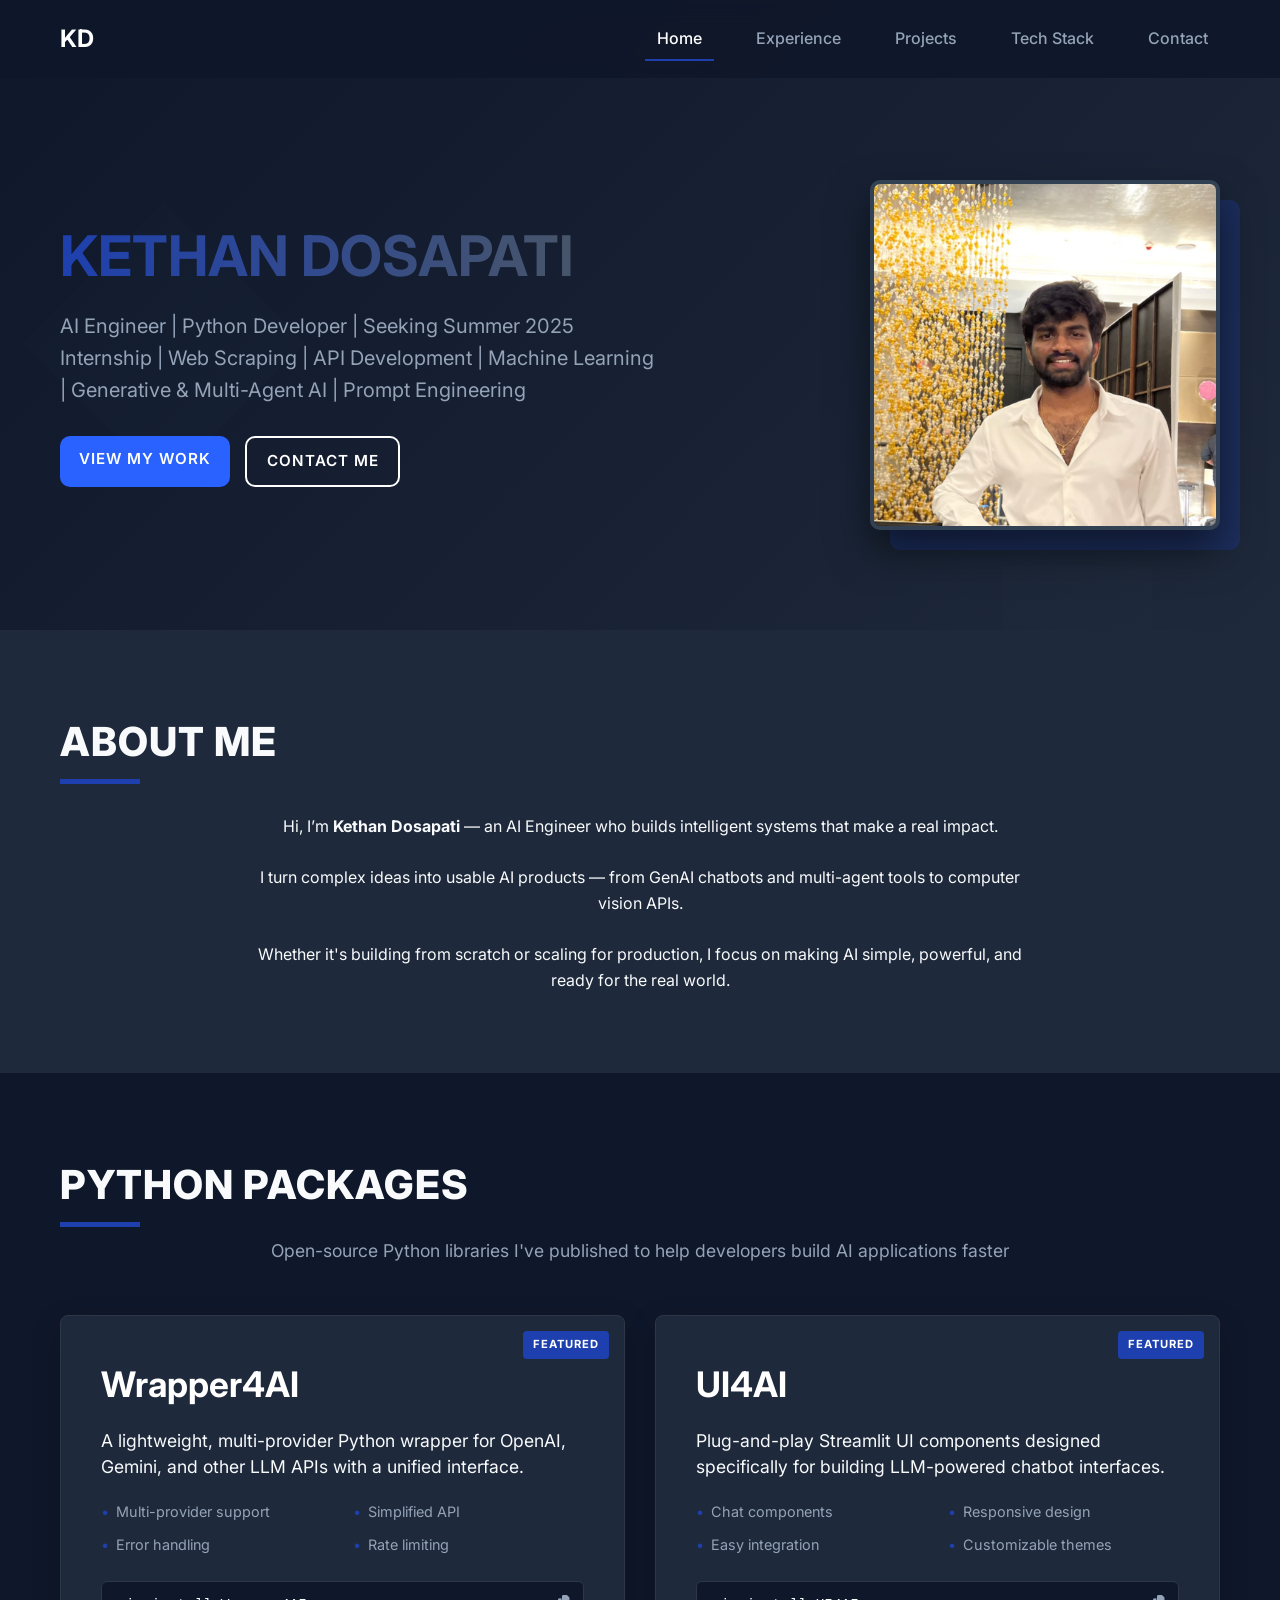
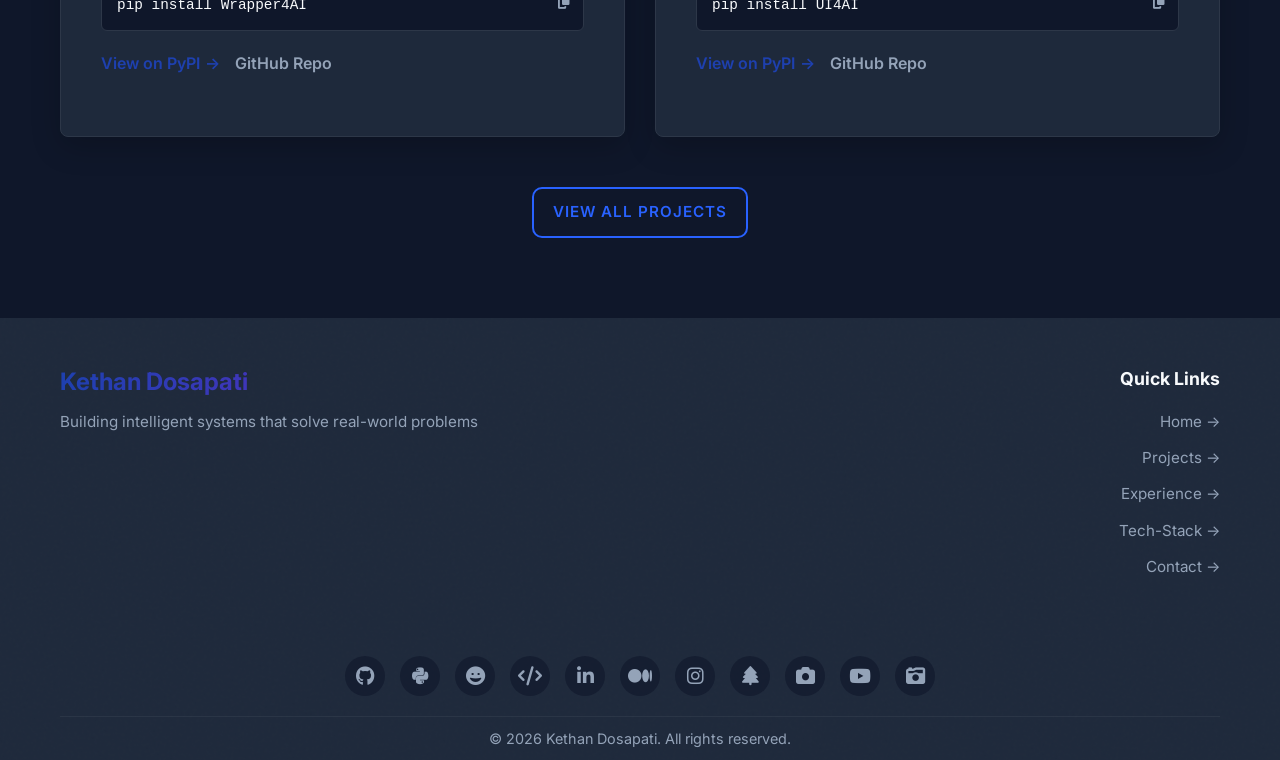
==== index.html @ 26db50dd "modified tech stack page" ====
<!DOCTYPE html>
<html lang="en">
<head>
  <meta charset="UTF-8">
  <meta http-equiv="X-UA-Compatible" content="IE=edge">
  <meta name="viewport" content="width=device-width, initial-scale=1.0, viewport-fit=cover">

  <!-- Primary SEO Meta Tags -->
  <title>Kethan Dosapati | AI Engineer Portfolio • Machine Learning • GenAI • Internship 2025</title>
  <meta name="description" content="Kethan Dosapati is an AI Engineer specializing in production-ready GenAI tools, chatbots, vision APIs & web scraping. Open to Summer 2025 internships.">
  <meta name="keywords" content="Kethan Dosapati, AI Engineer, Machine Learning, Generative AI, Multi-Agent AI, Prompt Engineering, Python Developer, Summer 2025 Internship, Web Scraping, API Development">
  <meta name="author" content="Kethan Dosapati">
  <meta name="robots" content="index, follow">

  <!-- Canonical & Sitemap -->
  <link rel="canonical" href="https://dkethan.github.io/" />
  <link rel="sitemap" type="application/xml" title="Sitemap" href="/sitemap.xml" />

  <!-- rel="me" for IndieWeb / profile verification -->
  <link rel="me" href="https://github.com/DKethan" />
  <link rel="me" href="https://pypi.org/user/dkethan/" />
  <link rel="me" href="https://huggingface.co/DKethan" />
  <link rel="me" href="https://share.streamlit.io/user/dkethan" />
  <link rel="me" href="https://www.linkedin.com/in/kethan-dosapati/" />
  <link rel="me" href="https://medium.com/@kethandosapati" />
  <link rel="me" href="https://www.instagram.com/kethandosapati/" />
  <link rel="me" href="https://linktr.ee/kethandosapati" />
  <link rel="me" href="https://www.instagram.com/filmicharmony/" />
  <link rel="me" href="https://www.youtube.com/channel/UCZjJz4iOz0rrOAl9l2_hz7Q" />
  <link rel="me" href="https://vsco.co/thekethan/gallery" />

  <!-- Open Graph / Facebook -->
  <meta property="og:locale" content="en_US" />
  <meta property="og:type" content="website" />
  <meta property="og:url" content="https://dkethan.github.io/" />
  <meta property="og:title" content="Kethan Dosapati – AI Engineer Portfolio" />
  <meta property="og:description" content="Explore Kethan’s GenAI, chatbots, vision APIs & Python packages. Available for Summer 2025 internships." />
  <meta property="og:image" content="https://dkethan.github.io/assets/preview.png" />

  <!-- Twitter Card -->
  <meta name="twitter:card" content="summary_large_image" />
  <meta name="twitter:site" content="@kethandosapati" />
  <meta name="twitter:title" content="Kethan Dosapati – AI Engineer Portfolio" />
  <meta name="twitter:description" content="Production-ready AI tools, chatbots, GenAI, vision APIs & Python libraries by Kethan Dosapati." />
  <meta name="twitter:image" content="https://dkethan.github.io/assets/preview.png" />

  <!-- Favicons -->
  <link rel="icon" href="assets/favicon.svg" type="image/svg+xml" />
  <!-- (Optional) iOS icons, Android manifest, theme-color… -->

  <!-- Styles & Fonts -->
  <link rel="stylesheet" href="assets/style.css">
  <link href="https://fonts.googleapis.com/css2?family=Inter:wght@300;400;500;600;700&display=swap" rel="stylesheet">
  <link rel="stylesheet" href="https://cdn.jsdelivr.net/npm/@fortawesome/fontawesome-free@6.4.0/css/all.min.css">

  <!-- Structured Data (JSON-LD) -->
  <script type="application/ld+json">
    {
      "@context": "https://schema.org",
      "@graph": [
        {
          "@type": "Person",
          "name": "Kethan Dosapati",
          "url": "https://dkethan.github.io/",
          "image": "https://dkethan.github.io/assets/profile.png",
          "jobTitle": "AI Engineer",
          "worksFor": {
            "@type": "Organization",
            "name": "Open to Summer 2025 Internships"
          },
          "sameAs": [
            "https://github.com/DKethan",
            "https://pypi.org/user/dkethan/",
            "https://huggingface.co/DKethan",
            "https://share.streamlit.io/user/dkethan",
            "https://www.linkedin.com/in/kethan-dosapati/",
            "https://medium.com/@kethandosapati",
            "https://www.instagram.com/kethandosapati/",
            "https://linktr.ee/kethandosapati",
            "https://www.instagram.com/filmicharmony/",
            "https://www.youtube.com/channel/UCZjJz4iOz0rrOAl9l2_hz7Q",
            "https://vsco.co/thekethan/gallery"
          ]
        },
        {
          "@type": "WebSite",
          "url": "https://dkethan.github.io/",
          "name": "Kethan Dosapati Portfolio",
          "sameAs": [
            "https://github.com/DKethan",
            "https://pypi.org/user/dkethan/",
            "https://huggingface.co/DKethan",
            "https://share.streamlit.io/user/dkethan",
            "https://www.linkedin.com/in/kethan-dosapati/",
            "https://medium.com/@kethandosapati",
            "https://www.instagram.com/kethandosapati/",
            "https://linktr.ee/kethandosapati",
            "https://www.instagram.com/filmicharmony/",
            "https://www.youtube.com/channel/UCZjJz4iOz0rrOAl9l2_hz7Q",
            "https://vsco.co/thekethan/gallery"
          ],
          "potentialAction": {
            "@type": "SearchAction",
            "target": "https://dkethan.github.io/?s={search_term}",
            "query-input": "required name=search_term"
          }
        },
        {
          "@type": "BreadcrumbList",
          "itemListElement": [
            { "@type": "ListItem", "position": 1, "name": "Home", "item": "https://dkethan.github.io/" },
            { "@type": "ListItem", "position": 2, "name": "Projects", "item": "https://dkethan.github.io/projects.html" },
            { "@type": "ListItem", "position": 3, "name": "Experience", "item": "https://dkethan.github.io/experience.html" }
          ]
        }
      ]
    }
  </script>
</head>
<body>
<!-- Navigation Placeholder -->
<div id="navbar-placeholder"></div>

<!-- Hero Section -->
<section class="hero">
  <div class="geometric-shapes">
    <div class="shape shape-1"></div>
    <div class="shape shape-2"></div>
  </div>
  <div class="container">
    <div class="hero-content">
      <h1 class="hero-title gradient-text">KETHAN DOSAPATI</h1>
      <p class="hero-subtitle">AI Engineer | Python Developer | Seeking Summer 2025 Internship | Web Scraping | API Development | Machine Learning | Generative & Multi-Agent AI | Prompt Engineering</p>
      <div class="hero-buttons">
        <a href="projects.html" class="btn btn-primary">VIEW MY WORK</a>
        <a href="contact.html" class="btn btn-secondary">CONTACT ME</a>
      </div>
    </div>
    <div class="hero-image">
      <img src="assets/profile.png" alt="Portrait of Kethan Dosapati, AI Engineer" class="profile-img">
    </div>
  </div>
</section>

<!-- About Section -->
<section id="about" class="section about">
  <div class="container">
    <h2 class="section-title">About Me</h2>
    <div class="about-content">
      <p>
        Hi, I’m <strong>Kethan Dosapati</strong> — an AI Engineer who builds intelligent systems that make a real impact.
        <br><br>
        I turn complex ideas into usable AI products — from GenAI chatbots and multi-agent tools to computer vision APIs.
        <br><br>
        Whether it's building from scratch or scaling for production, I focus on making AI simple, powerful, and ready for the real world.
      </p>
    </div>
  </div>
</section>

<!-- Packages Section -->
<section id="packages" class="section packages-section">
  <div class="container">
    <h2 class="section-title">PYTHON PACKAGES</h2>
    <p class="section-subtitle">Open-source Python libraries I've published to help developers build AI applications faster</p>
    <div class="packages-featured">
      <!-- Package 1 -->
      <div class="package-card featured">
        <div class="package-badge">FEATURED</div>
        <h3>Wrapper4AI</h3>
        <p class="package-desc">A lightweight, multi-provider Python wrapper for OpenAI, Gemini, and other LLM APIs with a unified interface.</p>
        <div class="package-features">
          <span class="feature">Multi-provider support</span>
          <span class="feature">Simplified API</span>
          <span class="feature">Error handling</span>
          <span class="feature">Rate limiting</span>
        </div>
        <div class="code-snippet">
          <pre><code>pip install Wrapper4AI</code></pre>
          <button class="copy-btn" data-clipboard-text="pip install Wrapper4AI"><i class="fas fa-copy"></i></button>
        </div>
        <div class="package-links">
          <a href="https://pypi.org/project/wrapper4ai/" class="package-link" target="_blank">View on PyPI</a>
          <a href="https://github.com/DKethan/Wrapper4AI" class="package-link-secondary" target="_blank">GitHub Repo</a>
        </div>
      </div>
      <!-- Package 2 -->
      <div class="package-card featured">
        <div class="package-badge">FEATURED</div>
        <h3>UI4AI</h3>
        <p class="package-desc">Plug-and-play Streamlit UI components designed specifically for building LLM-powered chatbot interfaces.</p>
        <div class="package-features">
          <span class="feature">Chat components</span>
          <span class="feature">Responsive design</span>
          <span class="feature">Easy integration</span>
          <span class="feature">Customizable themes</span>
        </div>
        <div class="code-snippet">
          <pre><code>pip install UI4AI</code></pre>
          <button class="copy-btn" data-clipboard-text="pip install UI4AI"><i class="fas fa-copy"></i></button>
        </div>
        <div class="package-links">
          <a href="https://pypi.org/project/ui4ai/" class="package-link" target="_blank">View on PyPI</a>
          <a href="https://github.com/DKethan/UI4AI" class="package-link-secondary" target="_blank">GitHub Repo</a>
        </div>
      </div>
    </div>
    <div class="text-center">
      <a href="projects.html" class="btn btn-outline">VIEW ALL PROJECTS</a>
    </div>
  </div>
</section>

<!-- Footer Placeholder -->
<div id="footer-placeholder"></div>

<script src="assets/components.js"></script>
<script src="assets/script.js"></script>
</body>
---- assets/style.css ----
/* ===== Base Styles ===== */
:root {
  --primary: #1e40af;        /* Darker blue for primary */
  --primary-dark: #1e3a8a;   /* Even darker blue */
  --secondary: #475569;      /* Slate gray for secondary */
  --dark: #0f172a;           /* Dark navy */
  --dark-light: #1e293b;     /* Slightly lighter navy */
  --light: #f8fafc;          /* Light color for contrast */
  --gray: #94a3b8;           /* Mid-gray */
  --success: #10b981;        /* Keep success color */
  --accent: #334155;         /* Accent color for highlights */
  --border: #2d3748;         /* Border color */
}

html {
  scroll-padding-top: 80px; /* Prevents content from being hidden under fixed navbar */
}

* {
  margin: 0;
  padding: 0;
  box-sizing: border-box;
}

body {
  font-family: 'Inter', sans-serif;
  background-color: var(--dark);
  color: var(--light);
  line-height: 1.6;
}

.container {
  width: 100%;
  max-width: 1200px;
  margin: 0 auto;
  padding: 0 20px;
}

section {
  padding: 80px 0;
}

/* extra space to offset fixed navbar */
.section.projects,
.section.experience,
.section.contact,
.section.tech-stack {
  padding-top: 80px;
}

.section-title {
  font-size: 2.5rem;
  margin-bottom: 40px;
  position: relative;
  display: inline-block;
  font-weight: 800;
  text-transform: uppercase;
  letter-spacing: 1px;
}

.section-title::after {
  content: '';
  position: absolute;
  bottom: -10px;
  left: 0;
  width: 80px;
  height: 5px;
  background: var(--primary);
  border-radius: 0;  /* Square corners for masculine look */
}

.subsection-title {
  font-size: 1.8rem;
  margin: 60px 0 30px;
  color: var(--light);
  position: relative;
  padding-left: 15px;
  text-transform: uppercase;
  letter-spacing: 1px;
  font-weight: 700;
  border-left: 5px solid var(--primary);
}

.gradient-text {
  background: linear-gradient(90deg, var(--primary) 0%, var(--secondary) 100%);
  -webkit-background-clip: text;
  background-clip: text;
  color: transparent;
  display: inline-block;
}

.btn {
  display: inline-block;
  padding: 14px 28px;
  border-radius: 4px;  /* Sharper corners */
  font-weight: 700;    /* Bolder text */
  text-align: center;
  transition: all 0.3s ease;
  cursor: pointer;
  text-transform: uppercase;  /* All caps for buttons */
  letter-spacing: 1px;        /* Letter spacing for emphasis */
  font-size: 0.9rem;
  -webkit-tap-highlight-color: transparent; /* Remove default mobile tap highlight */
  touch-action: manipulation; /* Optimize for touch */
}

.btn-primary {
  background: var(--primary);
  color: white;
  position: relative;
  overflow: hidden;
  z-index: 1;
}

.btn-primary::before {
  content: '';
  position: absolute;
  top: 0;
  left: -100%;
  width: 100%;
  height: 100%;
  background: var(--primary-dark);
  transition: all 0.4s ease;
  z-index: -1;
}

.btn-primary:hover, .btn-primary:active {
  transform: translateY(-2px);
}

.btn-primary:hover::before, .btn-primary:active::before {
  left: 0;
}

.btn-secondary {
  background: transparent;
  color: white;
  border: 2px solid white;
}

.btn-secondary:hover, .btn-secondary:active {
  background: white;
  color: var(--dark);
  transform: translateY(-2px);
}

.btn-outline {
  background: transparent;
  color: var(--primary);
  border: 2px solid var(--primary);
}

.btn-outline:hover, .btn-outline:active {
  background: var(--primary);
  color: white;
  transform: translateY(-2px);
}

/* ===== Navigation ===== */
.navbar {
  position: fixed;
  top: 0;
  left: 0;
  width: 100%;
  background-color: rgba(15, 23, 42, 0.9);
  backdrop-filter: blur(10px);
  z-index: 1000;
  padding: 20px 0;
  transition: all 0.3s ease;
}

.navbar.scrolled {
  padding: 15px 0;
  box-shadow: 0 4px 20px rgba(0, 0, 0, 0.1);
}

.navbar .container {
  display: flex;
  justify-content: space-between;
  align-items: center;
}

.logo {
  font-size: 1.5rem;
  font-weight: 700;
  color: white;
  text-decoration: none;
}

.nav-links {
  display: flex;
  list-style: none;
}

.nav-links li {
  margin-left: 30px;
}

.nav-links a {
  color: var(--gray);
  text-decoration: none;
  font-weight: 500;
  transition: color 0.3s ease;
  position: relative;
  padding: 8px 12px; /* Larger touch target for mobile */
}

.nav-links a:hover,
.nav-links a.active {
  color: white;
}

.nav-links a.active::after {
  content: '';
  position: absolute;
  bottom: -5px;
  left: 0;
  width: 100%;
  height: 2px;
  background: var(--primary);
}

.menu-toggle {
  display: none;
  cursor: pointer;
  flex-direction: column;
  justify-content: space-between;
  width: 30px;
  height: 21px;
}

.menu-toggle span {
  display: block;
  height: 3px;
  width: 100%;
  background: white;
  border-radius: 3px;
  transition: all 0.3s ease;
}

/* ===== Hero Section ===== */
.hero {
  padding: 180px 0 100px;
  background: linear-gradient(135deg, var(--dark), var(--dark-light));
  position: relative;
  overflow: hidden;
}

.hero .container {
  display: flex;
  align-items: center;
  justify-content: space-between;
  position: relative;
  z-index: 1;
}

.hero-content {
  max-width: 600px;
}

.hero-title {
  font-size: 3.5rem;
  font-weight: 700;
  margin-bottom: 20px;
  line-height: 1.2;
}

.hero-title span {
  color: var(--primary);
}

.hero-subtitle {
  font-size: 1.25rem;
  color: var(--gray);
  margin-bottom: 30px;
}

.hero-buttons {
  display: flex;
  gap: 15px;
}

.hero-image {
  position: relative;
  display: flex;
  justify-content: center;
  align-items: center;
  margin-left: 2rem;
}

.profile-img {
  width: 350px;
  height: 350px;
  object-fit: cover;
  border-radius: 10px;  /* Less rounded corners for masculine look */
  border: 4px solid var(--accent);
  box-shadow: 0 20px 40px rgba(0, 0, 0, 0.5);
  position: relative;
  z-index: 2;
}

.hero-image::before {
  content: '';
  position: absolute;
  top: 20px;
  left: 20px;
  width: 100%;
  height: 100%;
  background: var(--primary);
  border-radius: 10px;
  z-index: 1;
  opacity: 0.3;
}

/* Add geometric shapes for masculine design elements */
.geometric-shapes {
  position: absolute;
  width: 100%;
  height: 100%;
  overflow: hidden;
  z-index: 0;
}

.shape {
  position: absolute;
  background: var(--accent);
  opacity: 0.05;
  z-index: -1;
}

.shape-1 {
  width: 200px;
  height: 200px;
  top: 10%;
  left: 5%;
  transform: rotate(45deg);
}

.shape-2 {
  width: 150px;
  height: 150px;
  bottom: 15%;
  right: 10%;
}

@keyframes float {
  0% { transform: translateY(0px); }
  50% { transform: translateY(-20px); }
  100% { transform: translateY(0px); }
}

/* ===== About Section ===== */
.about {
  background-color: var(--dark-light);
}

.about-content {
  max-width: 800px;
  margin: 0 auto;
  text-align: center;
}

.social-links {
  display: flex;
  justify-content: center;
  gap: 20px;
  margin-top: 40px;
}

.social-links a {
  display: flex;
  align-items: center;
  justify-content: center;
  width: 50px;
  height: 50px;
  border-radius: 50%;
  background: rgba(255, 255, 255, 0.1);
  color: white;
  font-size: 1.5rem;
  transition: all 0.3s ease;
  -webkit-tap-highlight-color: transparent; /* Remove default mobile tap highlight */
}

.social-links a:hover, .social-links a:active {
  background: var(--primary);
  transform: translateY(-5px);
}

/* ===== Projects Section ===== */
.featured-projects {
  background-color: var(--dark);
}

/* Project Tabs */
.project-tabs {
  display: flex;
  justify-content: center;
  margin-bottom: 30px;
  border-bottom: 2px solid var(--border);
}

.tab-button {
  background: transparent;
  border: none;
  color: var(--gray);
  cursor: pointer;
  font-size: 1rem;
  font-weight: 600;
  padding: 12px 24px;
  position: relative;
  transition: all 0.3s ease;
  text-transform: uppercase;
  letter-spacing: 1px;
}

.tab-button:hover {
  color: var(--light);
}

.tab-button.active {
  color: var(--light);
}

.tab-button.active::after {
  content: '';
  position: absolute;
  bottom: -2px;
  left: 0;
  width: 100%;
  height: 3px;
  background: var(--primary);
}

.tab-content {
  display: none;
}

.tab-content.active {
  display: block;
  animation: fadeIn 0.5s ease;
}

@keyframes fadeIn {
  from { opacity: 0; transform: translateY(10px); }
  to { opacity: 1; transform: translateY(0); }
}

/* Demo Section */
.hf-demo-section {
  background-color: var(--dark-light);
  padding: 30px;
  border-radius: 8px;
  margin-top: 40px;
  border: 1px solid var(--border);
}

.demo-title {
  font-size: 1.4rem;
  margin-bottom: 20px;
  color: var(--light);
  text-transform: uppercase;
  letter-spacing: 1px;
}

.demo-container {
  display: grid;
  grid-template-columns: 1fr 1fr;
  gap: 20px;
}

.demo-select-container {
  margin-bottom: 15px;
}

.demo-select-container label {
  display: block;
  margin-bottom: 8px;
  color: var(--light);
  font-weight: 600;
}

.demo-model-select {
  width: 100%;
  padding: 12px;
  border-radius: 8px;
  background-color: var(--dark);
  color: var(--light);
  border: 1px solid var(--border);
  font-size: 0.95rem;
  font-family: 'Inter', sans-serif;
  cursor: pointer;
  appearance: none;
  background-image: url("data:image/svg+xml;charset=UTF-8,%3csvg xmlns='http://www.w3.org/2000/svg' viewBox='0 0 24 24' fill='none' stroke='%2394a3b8' stroke-width='2' stroke-linecap='round' stroke-linejoin='round'%3e%3cpolyline points='6 9 12 15 18 9'%3e%3c/polyline%3e%3c/svg%3e");
  background-repeat: no-repeat;
  background-position: right 12px center;
  background-size: 16px;
}

.demo-model-select:focus {
  outline: none;
  border-color: var(--primary);
}

.demo-input textarea {
  width: 100%;
  height: 150px;
  padding: 15px;
  border-radius: 8px;
  background-color: var(--dark);
  color: var(--light);
  border: 1px solid var(--border);
  font-size: 0.95rem;
  margin-bottom: 15px;
  font-family: 'Inter', sans-serif;
  resize: none;
}

.demo-output {
  background-color: var(--dark);
  border-radius: 8px;
  border: 1px solid var(--border);
  height: 100%;
  overflow: hidden;
}

.output-header {
  background-color: var(--accent);
  color: var(--light);
  padding: 10px 15px;
  font-weight: 600;
  border-bottom: 1px solid var(--border);
}

#demo-result {
  padding: 15px;
  color: var(--light);
  height: calc(100% - 41px);
  overflow-y: auto;
}

.placeholder-text {
  color: var(--gray);
  font-style: italic;
}

@media (max-width: 768px) {
  .project-tabs {
    flex-direction: column;
    align-items: center;
  }

  .demo-container {
    grid-template-columns: 1fr;
  }
}

.projects-grid {
  display: grid;
  grid-template-columns: repeat(auto-fill, minmax(350px, 1fr));
  gap: 30px;
  margin-bottom: 40px;
}

.project-card, .package-card {
  background: var(--dark-light);
  border-radius: 8px;  /* Sharper corners for masculine look */
  padding: 30px;
  transition: all 0.3s ease;
  border: 1px solid var(--border);
  position: relative;
  overflow: hidden;
}

.project-card:hover {
  transform: translateY(-5px);
  box-shadow: 0 10px 30px rgba(0, 0, 0, 0.4);
  border-color: var(--primary);
}

.package-card:hover {
  transform: translateY(-5px);
  box-shadow: 0 10px 30px rgba(0, 0, 0, 0.4);
  border-color: var(--primary);
}


.package-card:hover::before {
  width: 8px;
}

.packages-section {
  background-color: var(--dark);
  padding: 80px 0;
}

.packages-grid {
  display: grid;
  grid-template-columns: repeat(auto-fill, minmax(300px, 1fr));
  gap: 30px;
  margin-bottom: 40px;
}

.section-subtitle {
  text-align: center;
  color: var(--gray);
  font-size: 1.1rem;
  margin: -20px auto 50px;
  max-width: 800px;
}

.packages-featured {
  display: grid;
  grid-template-columns: repeat(auto-fill, minmax(300px, 1fr));
  gap: 30px;
  margin-bottom: 50px;
}

.package-card {
  background: var(--dark-light);
  border-radius: 8px;
  padding: 30px;
  transition: all 0.3s ease;
  border: 1px solid var(--border);
  position: relative;
  overflow: hidden;
}

.package-card.featured {
  padding: 40px;
  box-shadow: 0 10px 30px rgba(0, 0, 0, 0.2);
}

.package-badge {
  position: absolute;
  top: 15px;
  right: 15px;
  background: var(--primary);
  color: white;
  font-size: 0.7rem;
  font-weight: 700;
  padding: 5px 10px;
  border-radius: 4px;
  letter-spacing: 1px;
}

.package-card h3 {
  font-size: 1.8rem;
  margin-bottom: 15px;
  font-weight: 700;
  color: white;
}

.package-desc {
  color: var(--light);
  margin-bottom: 20px;
  font-size: 1rem;
  line-height: 1.5;
}

.package-features {
  display: grid;
  grid-template-columns: 1fr 1fr;
  gap: 10px 20px;
  margin-bottom: 25px;
}

.feature {
  position: relative;
  padding-left: 15px;
  color: var(--gray);
  font-size: 0.9rem;
}

.feature:before {
  content: "•";
  position: absolute;
  left: 0;
  color: var(--primary);
}

.code-snippet {
  background: var(--dark);
  border-radius: 6px;
  padding: 12px 15px;
  margin-bottom: 20px;
  position: relative;
  border: 1px solid var(--border);
}

.code-snippet pre {
  margin: 0;
  color: var(--light);
  font-family: monospace;
  font-size: 0.9rem;
  overflow-x: auto;
}

.copy-btn {
  position: absolute;
  top: 8px;
  right: 8px;
  background: transparent;
  border: none;
  color: var(--gray);
  cursor: pointer;
  padding: 5px;
  border-radius: 4px;
  transition: all 0.2s ease;
}

.copy-btn:hover {
  color: white;
  background: rgba(255, 255, 255, 0.1);
}

.package-links {
  display: flex;
  gap: 15px;
  margin-bottom: 20px;
}

.package-link {
  color: var(--primary);
  font-weight: 600;
  text-decoration: none;
  display: inline-flex;
  align-items: center;
  transition: all 0.3s ease;
}

.package-link:hover, .package-link:active {
  color: white;
}

.package-link::after {
  content: '→';
  margin-left: 5px;
  transition: all 0.3s ease;
}

.package-link:hover::after, .package-link:active::after {
  transform: translateX(5px);
}

.package-link-secondary {
  color: var(--gray);
  font-weight: 600;
  text-decoration: none;
  display: inline-flex;
  align-items: center;
  transition: all 0.3s ease;
}

.package-link-secondary:hover, .package-link-secondary:active {
  color: white;
}

.package-stats {
  display: flex;
  gap: 15px;
  margin-top: 15px;
}

.stat {
  display: flex;
  align-items: center;
  color: var(--gray);
  font-size: 0.85rem;
}

.stat i {
  margin-right: 5px;
  color: var(--primary);
}

.project-card h3 {
  font-size: 1.5rem;
  margin-bottom: 15px;
  color: white;
}

.project-card p {
  color: var(--gray);
  margin-bottom: 20px;
}

.project-link {
  color: var(--primary);
  font-weight: 600;
  text-decoration: none;
  display: inline-flex;
  align-items: center;
  transition: all 0.3s ease;
}

.project-link:hover, .project-link:active {
  color: white;
}

.project-link::after {
  content: '→';
  margin-left: 5px;
  transition: all 0.3s ease;
}

.project-link:hover::after, .project-link:active::after {
  transform: translateX(5px);
}

.text-center {
  text-align: center;
}

/* ===== Responsive Styles ===== */

/* iOS-specific styles (iPhone) */
@supports (-webkit-touch-callout: none) {
  /* CSS specific to iOS devices */
  .btn {
    padding: 15px 28px; /* Slightly larger touch targets on iOS */
  }

  .social-links a {
    width: 52px;
    height: 52px;
  }

  /* Fix for 100vh issue on iOS */
  .nav-links {
    height: calc(100vh - 80px - env(safe-area-inset-bottom));
  }

  /* Add padding for iPhone notch */
  .navbar {
    padding-top: max(20px, env(safe-area-inset-top));
    padding-left: env(safe-area-inset-left);
    padding-right: env(safe-area-inset-right);
  }
}
@media (max-width: 992px) {
  .hero .container {
    flex-direction: column;
    text-align: center;
  }

  .hero-content {
    margin-bottom: 50px;
  }

  .hero-buttons {
    justify-content: center;
  }

  .hero-title {
    font-size: 2.8rem;
  }

  .packages-featured {
    grid-template-columns: 1fr;
  }

  .package-card.featured {
    padding: 30px;
  }
}

/* Modern smartphones (iPhone 12-16 Pro, etc.) */
@media (max-width: 844px) {
  .hero-title {
    font-size: 2.6rem;
  }

  .hero-subtitle {
    font-size: 1.1rem;
  }

  .profile-img {
    width: 280px;
    height: 280px;
  }

  .social-links {
    flex-wrap: wrap;
    gap: 15px;
  }

  .social-links a {
    width: 45px;
    height: 45px;
    font-size: 1.3rem;
  }

  .package-features {
    grid-template-columns: 1fr;
  }

  .section-title {
    font-size: 2.2rem;
  }

  .section-subtitle {
    font-size: 1rem;
  }

}

@media (min-width: 768px) {
  .menu-toggle {
    display: none !important;
  }
  .nav-links {
    position: static !important;
    flex-direction: row !important;
    height: auto !important;
    background: none !important;
    align-items: center !important;
    justify-content: flex-end !important;
    left: 0 !important;
    width: auto !important;
    transition: none !important;
  }
  .nav-links li {
    margin: 0 0 0 30px !important;
  }
}

@media (max-width: 768px) {
  .menu-toggle {
    display: flex;
  }

  .nav-links {
    position: fixed;
    top: 80px;
    left: -100%;
    width: 100%;
    height: calc(100vh - 80px);
    background-color: var(--dark);
    flex-direction: column;
    align-items: center;
    justify-content: center;
    transition: all 0.5s ease;
    z-index: 999;
  }

  .nav-links.active {
    left: 0;
  }

  .nav-links li {
    margin: 15px 0;
  }

  .hero {
    padding: 150px 0 80px;
  }

  .hero-title {
    font-size: 2.5rem;
  }

  .hero-subtitle {
    font-size: 1.1rem;
  }

  .profile-img {
    width: 250px;
    height: 250px;
  }

  .section-title {
    font-size: 2rem;
  }

  .projects-grid {
    grid-template-columns: 1fr;
  }

  .package-card h3 {
    font-size: 1.6rem;
  }

  .hero .container {
    flex-direction: column;
    justify-content: center;
    align-items: center;
  }
  .hero-image {
    order: -1;
    margin: 0 0 2rem;
  }
  .hero-image .profile-img {
    margin: 0 auto;
  }
}

@media (max-width: 576px) {
  .hero-title {
    font-size: 2rem;
  }

  .hero-buttons {
    flex-direction: column;
    gap: 10px;
  }

  .btn {
    width: 100%;
  }

  .section {
    padding: 60px 0;
  }

  .profile-img {
    width: 220px;
    height: 220px;
  }

  .social-links {
    gap: 10px;
  }

  .social-links a {
    width: 40px;
    height: 40px;
    font-size: 1.2rem;
  }

  .package-card {
    padding: 20px;
  }

  .package-card.featured {
    padding: 25px;
  }
}

/* Enlarge Python packages section on laptops */
@media (min-width: 1024px) {
  .packages-section .package-card {
    padding: 40px;
  }
  .packages-section .package-card h3 {
    font-size: 2.2rem;
  }
  .packages-section .package-desc {
    font-size: 1.1rem;
  }
  .packages-grid, .packages-featured {
    grid-template-columns: repeat(auto-fill, minmax(400px, 1fr));
  }
}

.contact-grid {
  display: flex;
  flex-direction: column;
  gap: 2rem;
  margin-top: 2.5rem;
}

/* Unified Card Style */
.contact-info-box,
.contact-form-box {
  background-color: #1e2636;
  padding: 2rem;
  border-radius: 16px;
  border: 1px solid rgba(255, 255, 255, 0.05);
  box-shadow: 0 0 0 transparent;
  transition: all 0.3s ease;
}

.contact-info-box:hover,
.contact-form-box:hover {
  border: 1px solid #2962ff;
  box-shadow: 0 0 20px rgba(41, 98, 255, 0.15);
}

/* Headings & Text */
.contact-info-box h3 {
  margin-bottom: 1rem;
  font-size: 1.4rem;
  font-weight: 600;
  color: #ffffff;
}

.contact-description {
  color: #c0c6d6;
  font-size: 0.95rem;
  margin-bottom: 1.5rem;
}

/* Info Items */
.contact-detail {
  display: flex;
  align-items: center;
  margin-bottom: 1rem;
  color: #d2d6e2;
  font-size: 0.95rem;
}

.contact-detail i {
  margin-right: 0.75rem;
  color: #6ea8ff;
}

/* Social Icons */
.contact-socials {
  margin-top: 1.5rem;
}

.contact-socials a {
  color: #fff;
  background: #2c3446;
  padding: 10px;
  border-radius: 50%;
  margin-right: 10px;
  font-size: 1rem;
  transition: all 0.3s ease;
}

.contact-socials a:hover {
  background: #2962ff;
  color: #fff;
}

/* Form Fields */
.contact-form input,
.contact-form textarea {
  width: 100%;
  padding: 0.9rem 1rem;
  margin-bottom: 1rem;
  border: none;
  border-radius: 10px;
  background-color: #2a3244;
  color: #fff;
  font-size: 0.95rem;
}

.contact-form input::placeholder,
.contact-form textarea::placeholder {
  color: #a8b1c0;
}

/* Submit Button */
.contact-form .btn {
  width: 100%;
  background-color: #2962ff;
  color: #fff;
  border: none;
  padding: 0.9rem 1.2rem;
  font-weight: 600;
  border-radius: 10px;
  font-size: 1rem;
  cursor: pointer;
  transition: background 0.3s ease;
}

.contact-form .btn:hover {
  background-color: #1f4cd2;
}


.experience-grid {
  display: flex;
  flex-direction: column;
  gap: 2rem;
  margin-top: 2.5rem;
}

/* Match project card design */
.exp-card {
  background-color: #1e2636;
  padding: 2rem;
  border-radius: 16px;
  border: 1px solid rgba(255, 255, 255, 0.05);
  box-shadow: 0 0 0 transparent;
  transition: all 0.3s ease;
}

.exp-card:hover {
  border: 1px solid #2962ff;
  box-shadow: 0 0 20px rgba(41, 98, 255, 0.15);
}

.exp-header h3 {
  margin: 0;
  font-size: 1.25rem;
  font-weight: 600;
  color: #ffffff;
}

.exp-meta {
  color: #c0c6d6;
  font-size: 0.85rem;
  margin-top: 0.25rem;
  display: block;
}

.exp-role {
  margin-top: 0.5rem;
  color: #6ea8ff;
  font-weight: 500;
  font-size: 1rem;
}

.exp-list {
  margin-top: 1.2rem;
  padding-left: 1.5rem;
  list-style-type: disc;
}

.exp-list li {
  margin-bottom: 0.9rem;
  color: #d2d6e2;
  font-size: 0.95rem;
  line-height: 1.5;
  padding-left: 0;
  position: static;
}

.projects-grid {
  display: flex;
  flex-direction: column;
  gap: 2rem;
  margin-top: 2.5rem;
}

.project-card {
  background-color: #1e2636;
  padding: 2rem;
  border-radius: 16px;
  border: 1px solid rgba(255, 255, 255, 0.05);
  transition: all 0.3s ease;
}

.project-card:hover {
  border: 1px solid #2962ff;
  box-shadow: 0 0 20px rgba(41, 98, 255, 0.15);
}

.project-content h3 {
  margin: 0;
  font-size: 1.3rem;
  color: #ffffff;
  font-weight: 600;
}

.project-tech {
  color: #aab4c4;
  margin: 0.5rem 0 1rem;
  font-size: 0.9rem;
}

.project-content p {
  color: #d2d6e2;
  font-size: 0.95rem;
  line-height: 1.5;
}

.project-links {
  margin-top: 1.5rem;
  display: flex;
  gap: 1rem;
  flex-wrap: wrap;
}

/* Buttons */
.btn {
  padding: 0.7rem 1.2rem;
  font-weight: 600;
  font-size: 0.95rem;
  border-radius: 10px;
  transition: all 0.3s ease;
  text-decoration: none;
  display: inline-block;
  text-align: center;
}

.btn-primary {
  background-color: #2962ff;
  color: #fff;
  border: none;
}

.btn-primary:hover {
  background-color: #1f4cd2;
}

.btn-outline {
  background: transparent;
  border: 2px solid #2962ff;
  color: #2962ff;
}

.btn-outline:hover {
  background-color: #2962ff;
  color: #fff;
}

/* Tech Stack Section */
.tech-category {
  margin-bottom: 50px;
}

.tech-category-title {
  font-size: 1.5rem;
  margin-bottom: 20px;
  color: var(--light);
  position: relative;
  padding-left: 15px;
  text-transform: uppercase;
  letter-spacing: 1px;
  font-weight: 700;
  border-left: 5px solid var(--primary);
}

.section.tech-stack .tech-cards {
  display: grid;
  grid-template-columns: repeat(auto-fit, minmax(200px, 1fr));
  gap: 20px;
  margin-top: 20px;
}

/* Ensure tech cards in tab content have the same styling */
.tab-content .tech-cards {
  display: grid;
  grid-template-columns: repeat(auto-fit, minmax(200px, 1fr));
  gap: 20px;
  margin-top: 20px;
}

.tech-card {
  display: flex;
  flex-direction: column;
  align-items: center;
  gap: 10px;
  background: var(--dark-light);
  border: 1px solid var(--border);
  padding: 20px;
  border-radius: 6px;
  text-align: center;
  font-weight: 600;
  font-size: 1rem;
  transition: transform 0.3s ease, box-shadow 0.3s ease;
}

.tech-card .tech-icon {
  width: 48px;
  height: 48px;
  object-fit: contain;
}

.tech-card:hover {
  transform: translateY(-5px);
  box-shadow: 0 4px 10px rgba(0, 0, 0, 0.3);
}

/* Footer 2025 - Glassmorphism & Neumorphism Design */
.footer-2025-x {
  --footer-bg: rgb(30, 41, 59);
  --card-bg: rgba(30, 41, 59, 0.7);
  --card-shadow: 0 8px 32px rgba(0, 0, 0, 0.2);
  --card-highlight: rgba(255, 255, 255, 0.05);
  --accent-gradient: linear-gradient(90deg, #1e40af, #7e22ce, #0ea5e9);
  --glow-color: rgba(30, 64, 175, 0.4);
  --text-primary: #f8fafc;
  --text-secondary: #94a3b8;
  --border-radius: 16px;
  --transition-speed: 0.3s;

  position: relative;
  margin-top: 0 !important;
  padding: 0 !important;
  width: 100%;
  color: var(--text-primary);
  font-family: 'Inter', sans-serif;
  font-size: 0.95rem;    /* Add or decrease as needed */
  margin-bottom: 0 !important;
}

/* Animated gradient accent bar - Removed as requested
.footer-2025-x::before {
  content: '';
  position: absolute;
  top: 0;
  left: 0;
  right: 0;
  height: 4px;
  background: var(--accent-gradient);
  background-size: 200% 100%;
  animation: gradientShift 2s ease infinite;
  z-index: 2;
}*/

/* Frosted glass panel effect */
.footer-2025-x .footer-glass {
  backdrop-filter: blur(6px); /* Frosted glass effect */
  -webkit-backdrop-filter: blur(6px);
  background: var(--footer-bg);
  position: relative;
  overflow: hidden;
  padding: 0 !important;
  padding-bottom: 0 !important;
  padding-top: 20px !important;
}

/* Subtle grain overlay */
.footer-2025-x .footer-glass::before {
  content: '';
  position: absolute;
  top: 0;
  left: 0;
  right: 0;
  bottom: 0;
  background-image: url("data:image/svg+xml,%3Csvg viewBox='0 0 200 200' xmlns='http://www.w3.org/2000/svg'%3E%3Cfilter id='noise'%3E%3CfeTurbulence type='fractalNoise' baseFrequency='0.65' numOctaves='3' stitchTiles='stitch'/%3E%3C/filter%3E%3Crect width='100%25' height='100%25' filter='url(%23noise)' opacity='0.1'/%3E%3C/svg%3E");
  opacity: 0.15;
  z-index: 1;
  pointer-events: none;
}

.footer-2025-x .container {
  position: relative;
  z-index: 2;
  width: 100%;
  max-width: 1200px;
  margin: 0 auto;
  padding: 0 20px;
}

/* Grid layout for footer sections */
.footer-2025-x .footer-grid {
  margin-bottom: 40px;
}

/* Top row for identity and quick links on same line */
.footer-2025-x .footer-top-row {
  display: flex;
  justify-content: space-between;
  align-items: flex-start;
  gap: 40px;
  margin-bottom: 30px;
}

/* Footer section styling */
.footer-2025-x .footer-section {
  padding: 25px 0;
  transition: transform var(--transition-speed);
}

.footer-2025-x .footer-top-row .footer-section {
  flex: 1;
}

.footer-2025-x .footer-section:hover {
  transform: translateY(-5px);
}

/* A. Identity Section */
.footer-2025-x .identity-section h2 {
  font-size: 1.5rem;
  margin-bottom: 10px;
  font-weight: 700;
  color: var(--text-primary);
  background: var(--accent-gradient);
  background-size: 200% auto;
  -webkit-background-clip: text;
  background-clip: text;
  -webkit-text-fill-color: transparent;
  animation: gradientShift 4s ease infinite;
}

.footer-2025-x .identity-section p {
  color: var(--text-secondary);
  font-size: 0.95rem;
  line-height: 1.5;
}

/* B. Quick Links Section */
.footer-2025-x .quick-links {
  text-align: right;
  margin-top: 2px;
}

.footer-2025-x .quick-links ul {
  list-style: none;
  padding: 0;
}

.footer-2025-x .quick-links li {
  margin-bottom: 12px;
}

.footer-2025-x .quick-links ul li:first-child {
  margin-top: 16.5px; /* Set to 16.5px */
}

.footer-2025-x .quick-links a {
  color: var(--text-secondary);
  text-decoration: none;
  transition: all var(--transition-speed);
  font-size: 0.95rem;
  position: relative;
  padding-right: 18px;
  display: inline-block;
}

.footer-2025-x .quick-links a::before {
  content: '→';
  position: absolute;
  right: 0;
  transition: transform var(--transition-speed);
}

.footer-2025-x .quick-links a:hover,
.footer-2025-x .quick-links a:focus-visible {
  color: var(--text-primary);
}

.footer-2025-x .quick-links a:hover::before,
.footer-2025-x .quick-links a:focus-visible::before {
  transform: translateX(-3px);
}

/* C. Currently Coding In Section */
.footer-2025-x .coding-section h3 {
  font-size: 1.1rem;
  margin-bottom: 15px;
  color: var(--text-primary);
}

.footer-2025-x .tech-badges {
  display: flex;
  flex-wrap: wrap;
  gap: 15px;
}

.footer-2025-x .tech-badge {
  background-color: rgba(15, 23, 42, 0.6);
  border-radius: 10px;
  width: 40px;
  height: 40px;
  display: flex;
  align-items: center;
  justify-content: center;
  transition: transform var(--transition-speed);
  backdrop-filter: blur(4px);
  -webkit-backdrop-filter: blur(4px);
  box-shadow: 0 4px 8px rgba(0, 0, 0, 0.2);
  border: 1px solid rgba(255, 255, 255, 0.05);
}

.footer-2025-x .tech-badge svg {
  color: var(--text-secondary);
  transition: color var(--transition-speed);
}

.footer-2025-x .tech-badge:hover {
  transform: translateY(-3px);
}

.footer-2025-x .tech-badge:hover svg {
  color: var(--text-primary);
}


/* Social Links in Footer */
.footer-2025-x .social-links {
  display: flex;
  flex-wrap: wrap;
  justify-content: center;
  gap: 15px;
  margin-bottom: 20px;
}

.footer-2025-x .social-links a {
  color: var(--text-secondary);
  font-size: 1.2rem;
  transition: all var(--transition-speed);
  width: 40px;
  height: 40px;
  border-radius: 50%;
  background-color: rgba(15, 23, 42, 0.6);
  display: flex;
  align-items: center;
  justify-content: center;
  position: relative;
  text-decoration: none;
}

.footer-2025-x .social-links a:hover {
  color: var(--text-primary);
  transform: translateY(-3px);
}

/* Footer Bottom */
.footer-2025-x .footer-bottom {
  text-align: center;
  padding-top: 0 !important;
  padding-bottom: 0 !important;
  border-top: 1px solid rgba(255, 255, 255, 0.05);
  margin-bottom: 0 !important;
  padding-top: 10px !important;
  padding-bottom: 10px !important;
}

.footer-2025-x .footer-bottom p {
  color: var(--text-secondary);
  font-size: 0.9rem;
  margin: 0;
}

/* Scroll-to-top FAB */
.footer-2025-x .scroll-to-top {
  position: fixed;
  bottom: 30px;
  right: 30px;
  width: 50px;
  height: 50px;
  border-radius: 50%;
  background: var(--accent-gradient);
  background-size: 200% auto;
  color: white;
  border: none;
  display: flex;
  align-items: center;
  justify-content: center;
  cursor: pointer;
  opacity: 0;
  visibility: hidden;
  transition: all var(--transition-speed);
  z-index: 100;
  box-shadow: 0 4px 15px rgba(0, 0, 0, 0.3);
  backdrop-filter: blur(4px);
  -webkit-backdrop-filter: blur(4px);
}

.footer-2025-x .scroll-to-top.visible {
  opacity: 1;
  visibility: visible;
}

.footer-2025-x .scroll-to-top:hover {
  transform: scale(1.1);
  background-position: right center;
}

/* Animation for gradient shift */
@keyframes gradientShift {
  0% {
    background-position: 0% 50%;
  }
  50% {
    background-position: 100% 50%;
  }
  100% {
    background-position: 0% 50%;
  }
}

/* Responsive Layouts */
@media (max-width: 767px) {
  .footer-2025-x {
    padding: 0 !important;
  }
  .footer-2025-x .container {
    padding: 0 15px;
  }

  .footer-2025-x .footer-grid {
    gap: 20px;
  }

  .footer-2025-x .footer-top-row {
    flex-direction: column;
    gap: 20px;
    align-items: center;
  }

  .footer-2025-x .identity-section,
  .footer-2025-x .quick-links {
    text-align: center;
    margin-top: 10px;
  }

  .footer-2025-x .quick-links ul {
    display: flex;
    flex-direction: column;
    align-items: center;
  }

  .footer-2025-x .quick-links a {
    padding-right: 0;
  }

  .footer-2025-x .quick-links a::before {
    display: none;
  }

  .footer-2025-x .social-links {
    gap: 10px;
    margin-top: 10px;
  }

  .footer-2025-x .social-links a {
    width: 36px;
    height: 36px;
    font-size: 1rem;
  }

  .footer-2025-x .footer-bottom {
    padding-top: 0 !important;
    padding-bottom: 0 !important;
    margin-top: 10px;
  }

  .footer-2025-x .scroll-to-top {
    bottom: 20px;
    right: 20px;
    width: 45px;
    height: 45px;
  }
}

/* Accessibility - Reduced Motion */
@media (prefers-reduced-motion: reduce) {
  .footer-2025-x::before,
  .footer-2025-x .identity-section h2 {
    animation: none;
  }

  .footer-2025-x .scroll-to-top:hover {
    transform: none;
  }

  .footer-2025-x .footer-section:hover {
    transform: none;
  }

  .footer-2025-x .tech-badge:hover,
  .footer-2025-x .social-links a:hover {
    transform: none;
  }
}

/* Accessibility - Visually Hidden */
.footer-2025-x .visually-hidden {
  position: absolute;
  width: 1px;
  height: 1px;
  padding: 0;
  margin: -1px;
  overflow: hidden;
  clip: rect(0, 0, 0, 0);
  white-space: nowrap;
  border: 0;
}

/* Light theme support */
body.light-theme .footer-2025-x {
  --footer-bg: rgba(248, 250, 252, 0.9);
  --card-bg: rgba(241, 245, 249, 0.7);
  --card-shadow: 0 8px 32px rgba(0, 0, 0, 0.1);
  --card-highlight: rgba(0, 0, 0, 0.05);
  --glow-color: rgba(30, 64, 175, 0.2);
  --text-primary: #0f172a;
  --text-secondary: #475569;
}
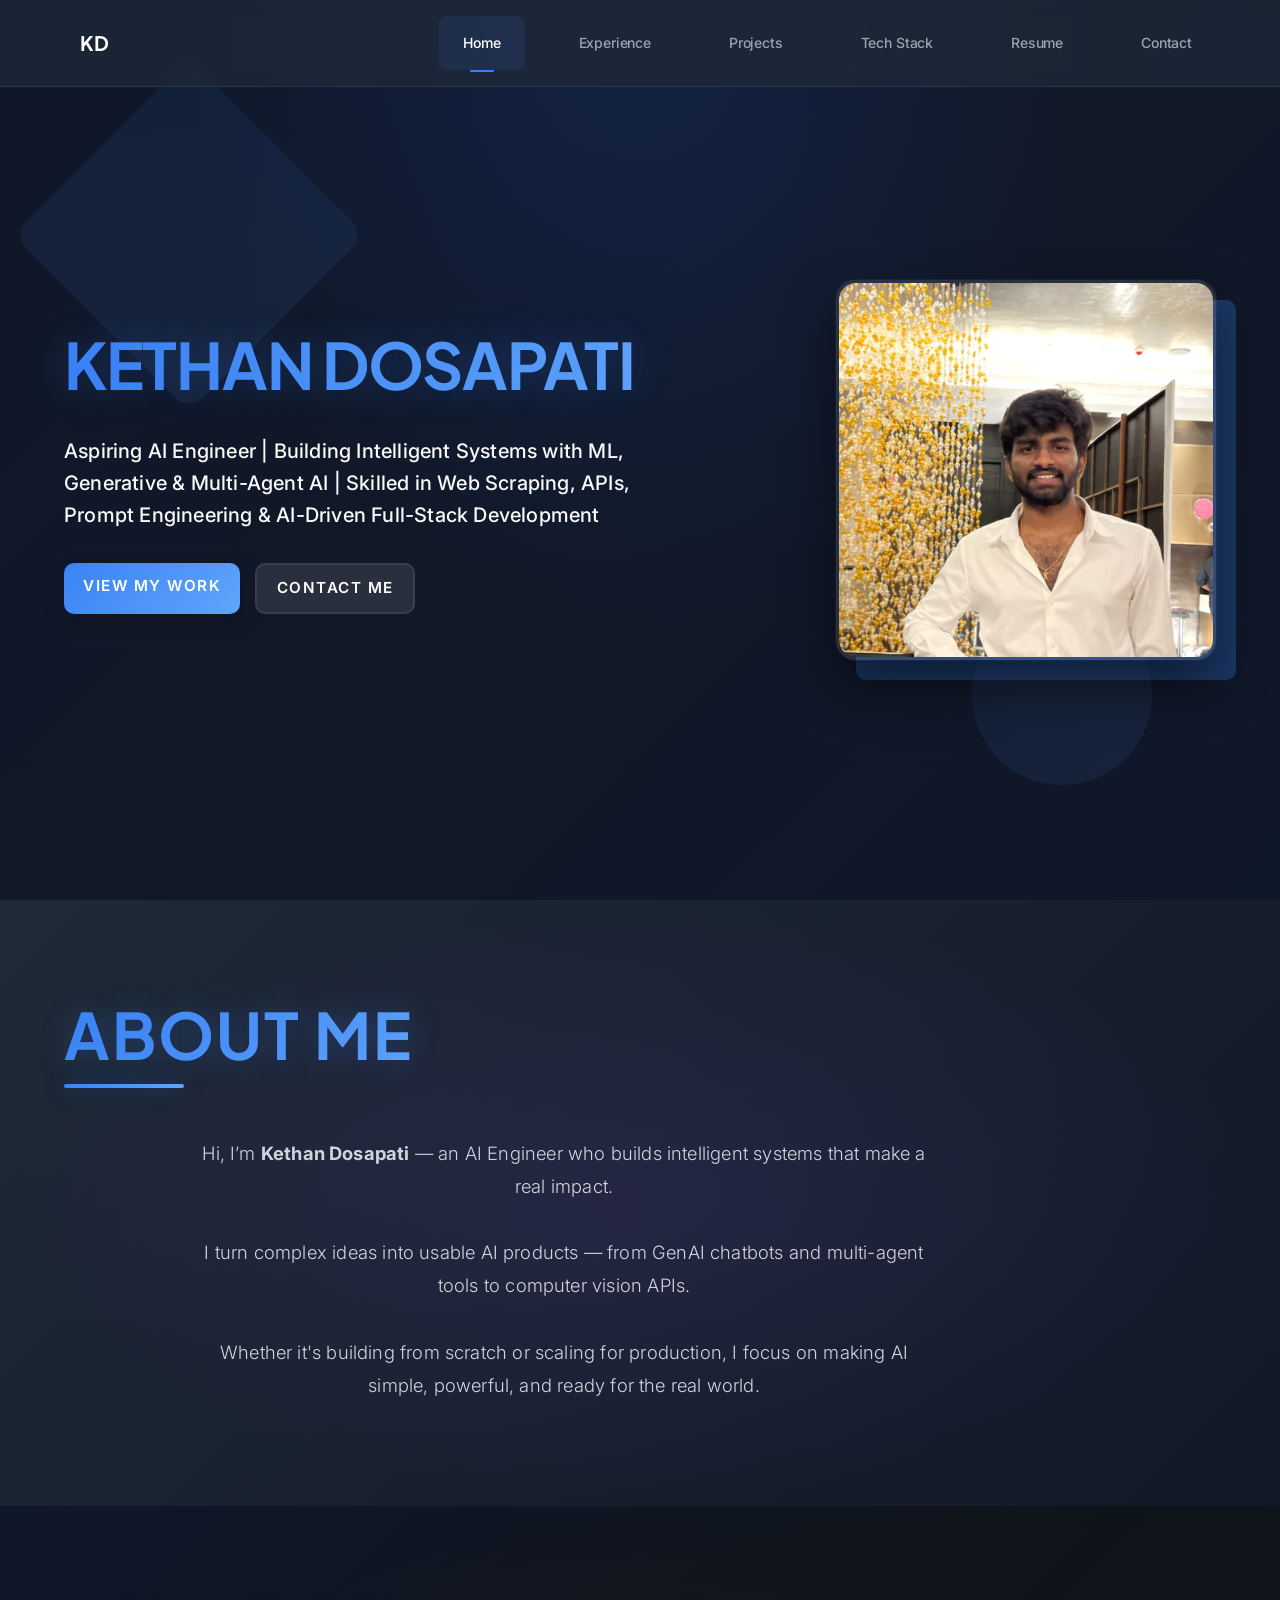
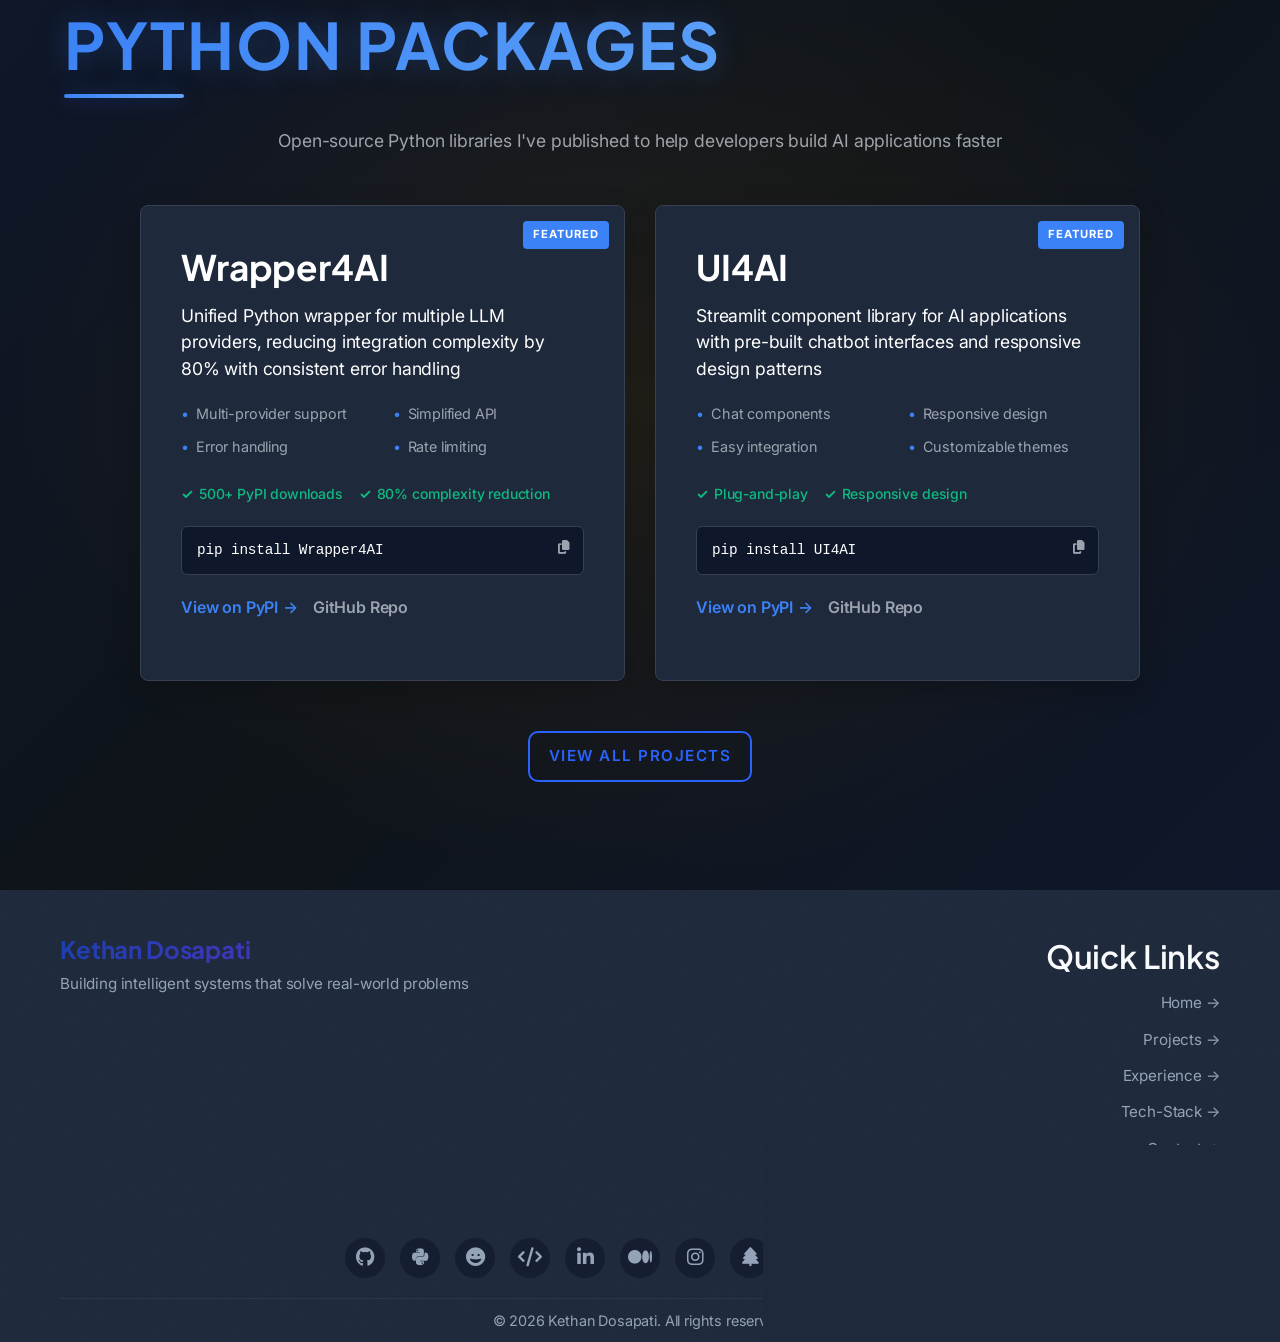
==== commit b4db9fff: "added a page" ====
--- a/index.html
+++ b/index.html
@@ -6,9 +6,9 @@
   <meta name="viewport" content="width=device-width, initial-scale=1.0, viewport-fit=cover">
 
   <!-- Primary SEO Meta Tags -->
-  <title>Kethan Dosapati | AI Engineer Portfolio • Machine Learning • GenAI • Internship 2025</title>
-  <meta name="description" content="Kethan Dosapati is an AI Engineer specializing in production-ready GenAI tools, chatbots, vision APIs & web scraping. Open to Summer 2025 internships.">
-  <meta name="keywords" content="Kethan Dosapati, AI Engineer, Machine Learning, Generative AI, Multi-Agent AI, Prompt Engineering, Python Developer, Summer 2025 Internship, Web Scraping, API Development">
+  <title>Kethan Dosapati | AI Engineer Portfolio • GenAI • ML • Python • Summer 2025 Internships</title>
+  <meta name="description" content="Kethan Dosapati is an AI Engineer specializing in production-ready GenAI tools, chatbots, computer vision APIs, and Python packages. Open to Summer 2025 internships with quantified impact.">
+  <meta name="keywords" content="Kethan Dosapati, AI Engineer, Machine Learning, Generative AI, Multi-Agent AI, Prompt Engineering, Python Developer, Summer 2025 Internship, Web Scraping, API Development, Computer Vision, Wrapper4AI, UI4AI">
   <meta name="author" content="Kethan Dosapati">
   <meta name="robots" content="index, follow">
 
@@ -36,13 +36,19 @@
   <meta property="og:title" content="Kethan Dosapati – AI Engineer Portfolio" />
   <meta property="og:description" content="Explore Kethan’s GenAI, chatbots, vision APIs & Python packages. Available for Summer 2025 internships." />
   <meta property="og:image" content="https://dkethan.github.io/assets/preview.png" />
+  <meta property="og:image:width" content="1200" />
+  <meta property="og:image:height" content="630" />
+  <meta property="og:image:alt" content="Kethan Dosapati AI Engineer Portfolio" />
+  <meta property="og:site_name" content="Kethan Dosapati Portfolio" />
 
   <!-- Twitter Card -->
   <meta name="twitter:card" content="summary_large_image" />
   <meta name="twitter:site" content="@kethandosapati" />
+  <meta name="twitter:creator" content="@kethandosapati" />
   <meta name="twitter:title" content="Kethan Dosapati – AI Engineer Portfolio" />
-  <meta name="twitter:description" content="Production-ready AI tools, chatbots, GenAI, vision APIs & Python libraries by Kethan Dosapati." />
+  <meta name="twitter:description" content="Production-ready AI tools, chatbots, GenAI, computer vision APIs & Python libraries (Wrapper4AI, UI4AI)." />
   <meta name="twitter:image" content="https://dkethan.github.io/assets/preview.png" />
+  <meta name="twitter:image:alt" content="Kethan Dosapati AI Engineer Portfolio" />
 
   <!-- Favicons -->
   <link rel="icon" href="assets/favicon.svg" type="image/svg+xml" />
@@ -50,7 +56,7 @@
 
   <!-- Styles & Fonts -->
   <link rel="stylesheet" href="assets/style.css">
-  <link href="https://fonts.googleapis.com/css2?family=Inter:wght@300;400;500;600;700&display=swap" rel="stylesheet">
+  <link href="https://fonts.googleapis.com/css2?family=Inter:wght@400;500;600;700&family=Plus+Jakarta+Sans:wght@500;600;700&display=swap" rel="stylesheet">
   <link rel="stylesheet" href="https://cdn.jsdelivr.net/npm/@fortawesome/fontawesome-free@6.4.0/css/all.min.css">
 
   <!-- Structured Data (JSON-LD) -->
@@ -64,6 +70,23 @@
           "url": "https://dkethan.github.io/",
           "image": "https://dkethan.github.io/assets/profile.png",
           "jobTitle": "AI Engineer",
+          "description": "AI Engineer specializing in production-ready GenAI tools, chatbots, computer vision APIs, and Python packages",
+          "email": "kethandosapati@gmail.com",
+          "address": {
+            "@type": "PostalAddress",
+            "addressRegion": "New Jersey",
+            "addressCountry": "USA"
+          },
+          "knowsAbout": [
+            "Artificial Intelligence",
+            "Machine Learning",
+            "Generative AI",
+            "Computer Vision",
+            "Python Programming",
+            "API Development",
+            "Web Scraping",
+            "Multi-Agent AI"
+          ],
           "worksFor": {
             "@type": "Organization",
             "name": "Open to Summer 2025 Internships"
@@ -106,11 +129,42 @@
           }
         },
         {
+          "@type": "SoftwareSourceCode",
+          "name": "Wrapper4AI",
+          "description": "Unified Python wrapper for multiple LLM providers, reducing integration complexity by 80% with consistent error handling",
+          "programmingLanguage": "Python",
+          "codeRepository": "https://github.com/DKethan/Wrapper4AI",
+          "downloadUrl": "https://pypi.org/project/wrapper4ai/",
+          "author": {
+            "@type": "Person",
+            "name": "Kethan Dosapati"
+          },
+          "applicationCategory": "DeveloperApplication",
+          "operatingSystem": "Cross-platform"
+        },
+        {
+          "@type": "SoftwareSourceCode",
+          "name": "UI4AI",
+          "description": "Streamlit component library for AI applications with pre-built chatbot interfaces and responsive design patterns",
+          "programmingLanguage": "Python",
+          "codeRepository": "https://github.com/DKethan/UI4AI",
+          "downloadUrl": "https://pypi.org/project/ui4ai/",
+          "author": {
+            "@type": "Person",
+            "name": "Kethan Dosapati"
+          },
+          "applicationCategory": "DeveloperApplication",
+          "operatingSystem": "Cross-platform"
+        },
+        {
           "@type": "BreadcrumbList",
           "itemListElement": [
             { "@type": "ListItem", "position": 1, "name": "Home", "item": "https://dkethan.github.io/" },
             { "@type": "ListItem", "position": 2, "name": "Projects", "item": "https://dkethan.github.io/projects.html" },
-            { "@type": "ListItem", "position": 3, "name": "Experience", "item": "https://dkethan.github.io/experience.html" }
+            { "@type": "ListItem", "position": 3, "name": "Experience", "item": "https://dkethan.github.io/experience.html" },
+            { "@type": "ListItem", "position": 4, "name": "Tech Stack", "item": "https://dkethan.github.io/tech-stack.html" },
+            { "@type": "ListItem", "position": 5, "name": "Resume", "item": "https://dkethan.github.io/resume.html" },
+            { "@type": "ListItem", "position": 6, "name": "Contact", "item": "https://dkethan.github.io/contact.html" }
           ]
         }
       ]
@@ -130,7 +184,7 @@
   <div class="container">
     <div class="hero-content">
       <h1 class="hero-title gradient-text">KETHAN DOSAPATI</h1>
-      <p class="hero-subtitle">AI Engineer | Python Developer | Seeking Summer 2025 Internship | Web Scraping | API Development | Machine Learning | Generative & Multi-Agent AI | Prompt Engineering</p>
+      <p class="hero-positioning">Aspiring AI Engineer | Building Intelligent Systems with ML, Generative & Multi-Agent AI | Skilled in Web Scraping, APIs, Prompt Engineering & AI-Driven Full-Stack Development</p>
       <div class="hero-buttons">
         <a href="projects.html" class="btn btn-primary">VIEW MY WORK</a>
         <a href="contact.html" class="btn btn-secondary">CONTACT ME</a>
@@ -167,14 +221,20 @@
       <!-- Package 1 -->
       <div class="package-card featured">
         <div class="package-badge">FEATURED</div>
-        <h3>Wrapper4AI</h3>
-        <p class="package-desc">A lightweight, multi-provider Python wrapper for OpenAI, Gemini, and other LLM APIs with a unified interface.</p>
+        <div class="package-header">
+          <h3>Wrapper4AI</h3>
+        </div>
+        <p class="package-desc">Unified Python wrapper for multiple LLM providers, reducing integration complexity by 80% with consistent error handling</p>
         <div class="package-features">
           <span class="feature">Multi-provider support</span>
           <span class="feature">Simplified API</span>
           <span class="feature">Error handling</span>
           <span class="feature">Rate limiting</span>
         </div>
+        <div class="package-metrics">
+          <span class="metric">500+ PyPI downloads</span>
+          <span class="metric">80% complexity reduction</span>
+        </div>
         <div class="code-snippet">
           <pre><code>pip install Wrapper4AI</code></pre>
           <button class="copy-btn" data-clipboard-text="pip install Wrapper4AI"><i class="fas fa-copy"></i></button>
@@ -187,14 +247,20 @@
       <!-- Package 2 -->
       <div class="package-card featured">
         <div class="package-badge">FEATURED</div>
-        <h3>UI4AI</h3>
-        <p class="package-desc">Plug-and-play Streamlit UI components designed specifically for building LLM-powered chatbot interfaces.</p>
+        <div class="package-header">
+          <h3>UI4AI</h3>
+        </div>
+        <p class="package-desc">Streamlit component library for AI applications with pre-built chatbot interfaces and responsive design patterns</p>
         <div class="package-features">
           <span class="feature">Chat components</span>
           <span class="feature">Responsive design</span>
           <span class="feature">Easy integration</span>
           <span class="feature">Customizable themes</span>
         </div>
+        <div class="package-metrics">
+          <span class="metric">Plug-and-play</span>
+          <span class="metric">Responsive design</span>
+        </div>
         <div class="code-snippet">
           <pre><code>pip install UI4AI</code></pre>
           <button class="copy-btn" data-clipboard-text="pip install UI4AI"><i class="fas fa-copy"></i></button>
--- a/assets/style.css
+++ b/assets/style.css
@@ -1,20 +1,176 @@
-/* ===== Base Styles ===== */
+/* ===== Design System Foundation ===== */
 :root {
-  --primary: #1e40af;        /* Darker blue for primary */
-  --primary-dark: #1e3a8a;   /* Even darker blue */
-  --secondary: #475569;      /* Slate gray for secondary */
-  --dark: #0f172a;           /* Dark navy */
-  --dark-light: #1e293b;     /* Slightly lighter navy */
-  --light: #f8fafc;          /* Light color for contrast */
-  --gray: #94a3b8;           /* Mid-gray */
-  --success: #10b981;        /* Keep success color */
-  --accent: #334155;         /* Accent color for highlights */
-  --border: #2d3748;         /* Border color */
+  /* Professional Color Palette - Warm charcoal with indigo accent */
+  --primary-charcoal: #1f2937;     /* Warm charcoal primary */
+  --secondary-charcoal: #374151;   /* Secondary charcoal */
+  --accent-indigo: #3b82f6;        /* Single indigo accent */
+  --accent-indigo-light: #60a5fa;  /* Light indigo variant */
+  --accent-indigo-dark: #2563eb;   /* Dark indigo variant */
+  
+  /* Text Colors */
+  --text-primary: #ffffff;         /* Primary white text */
+  --text-secondary: #f8fafc;       /* Secondary light text */
+  --text-muted: #9ca3af;          /* Muted gray text */
+  --text-light: #d1d5db;          /* Light gray text */
+  
+  /* Background Colors */
+  --bg-primary: #0f172a;          /* Deep background */
+  --bg-secondary: #1e293b;        /* Card/section background */
+  --bg-card: #1f2937;             /* Card background */
+  
+  /* Supporting Colors */
+  --success: #10b981;             /* Success green */
+  --border: #374151;              /* Subtle borders */
+  --border-light: rgba(255, 255, 255, 0.08);
+  
+  /* Shadows */
+  --shadow-sm: 0 1px 2px rgba(0, 0, 0, 0.05);
+  --shadow-md: 0 4px 6px rgba(0, 0, 0, 0.1);
+  --shadow-lg: 0 8px 24px rgba(0, 0, 0, 0.15);
+  --shadow-xl: 0 20px 40px rgba(0, 0, 0, 0.3);
+  
+  /* 8px Spacing Grid System */
+  --space-1: 8px;    /* 8px */
+  --space-2: 16px;   /* 16px */
+  --space-3: 24px;   /* 24px */
+  --space-4: 32px;   /* 32px */
+  --space-5: 40px;   /* 40px */
+  --space-6: 48px;   /* 48px */
+  --space-8: 64px;   /* 64px */
+  --space-10: 80px;  /* 80px */
+  --space-12: 96px;  /* 96px */
+  --space-16: 128px; /* 128px */
+  
+  /* Typography System */
+  --font-ui: 'Inter', -apple-system, BlinkMacSystemFont, 'Segoe UI', sans-serif;
+  --font-heading: 'Plus Jakarta Sans', -apple-system, BlinkMacSystemFont, 'Segoe UI', sans-serif;
+  
+  /* Font Sizes - Responsive with clamp() */
+  --text-xs: 0.75rem;    /* 12px */
+  --text-sm: 0.875rem;   /* 14px */
+  --text-base: 1rem;     /* 16px */
+  --text-lg: 1.125rem;   /* 18px */
+  --text-xl: 1.25rem;    /* 20px */
+  --text-2xl: 1.5rem;    /* 24px */
+  --text-3xl: 1.875rem;  /* 30px */
+  --text-4xl: 2.25rem;   /* 36px */
+  --text-5xl: 3rem;      /* 48px */
+  --text-6xl: 3.75rem;   /* 60px */
+  
+  /* Responsive Heading Scale */
+  --heading-1: clamp(2.5rem, 5vw, 4rem);      /* h1: 40px - 64px */
+  --heading-2: clamp(2rem, 4vw, 3rem);        /* h2: 32px - 48px */
+  --heading-3: clamp(1.5rem, 3vw, 2rem);      /* h3: 24px - 32px */
+  --heading-4: clamp(1.25rem, 2.5vw, 1.5rem); /* h4: 20px - 24px */
+  
+  /* Line Heights */
+  --leading-tight: 1.2;
+  --leading-normal: 1.5;
+  --leading-relaxed: 1.6;
+  --leading-loose: 1.8;
+  
+  /* Responsive Breakpoints */
+  --breakpoint-sm: 480px;
+  --breakpoint-md: 768px;
+  --breakpoint-lg: 1024px;
+  --breakpoint-xl: 1280px;
+  
+  /* Container Widths */
+  --container-sm: 640px;
+  --container-md: 768px;
+  --container-lg: 1024px;
+  --container-xl: 1200px;
+  --container-2xl: 1400px;
+  
+  /* Motion & Transitions */
+  --duration-fast: 180ms;
+  --duration-normal: 250ms;
+  --duration-slow: 350ms;
+  --ease-professional: cubic-bezier(0.2, 0, 0, 1);
+  --ease-smooth: cubic-bezier(0.4, 0, 0.2, 1);
+  
+  /* Legacy Variables for Backward Compatibility */
+  --primary: var(--accent-indigo);
+  --primary-dark: var(--accent-indigo-dark);
+  --primary-light: var(--accent-indigo-light);
+  --dark: var(--bg-primary);
+  --dark-light: var(--bg-secondary);
+  --dark-card: var(--bg-card);
+  --light: var(--text-primary);
+  --gray: var(--text-muted);
+  --gray-light: var(--text-light);
+  --gradient-primary: linear-gradient(135deg, var(--accent-indigo) 0%, var(--accent-indigo-light) 100%);
+  --gradient-card: linear-gradient(145deg, var(--bg-card) 0%, var(--bg-secondary) 100%);
 }
 
 html {
-  scroll-padding-top: 80px; /* Prevents content from being hidden under fixed navbar */
-}
+  scroll-padding-top: 80px;
+  scroll-behavior: smooth;
+}
+
+/* Premium selection styles */
+::selection {
+  background: rgba(37, 99, 235, 0.3);
+  color: white;
+}
+
+::-moz-selection {
+  background: rgba(37, 99, 235, 0.3);
+  color: white;
+}
+
+
+/* Professional Motion System */
+.scroll-reveal {
+  opacity: 0;
+  transform: translateY(20px);
+  transition: opacity var(--duration-normal) var(--ease-professional), 
+              transform var(--duration-normal) var(--ease-professional);
+}
+
+.scroll-reveal.revealed {
+  opacity: 1;
+  transform: translateY(0);
+}
+
+/* Reduced Motion Support */
+@media (prefers-reduced-motion: reduce) {
+  *,
+  *::before,
+  *::after {
+    animation-duration: 0.01ms !important;
+    animation-iteration-count: 1 !important;
+    transition-duration: 0.01ms !important;
+    scroll-behavior: auto !important;
+  }
+  
+  .scroll-reveal {
+    opacity: 1;
+    transform: none;
+  }
+}
+
+/* Utility Classes for Spacing */
+.mt-1 { margin-top: var(--space-1); }
+.mt-2 { margin-top: var(--space-2); }
+.mt-3 { margin-top: var(--space-3); }
+.mt-4 { margin-top: var(--space-4); }
+.mt-6 { margin-top: var(--space-6); }
+.mt-8 { margin-top: var(--space-8); }
+
+.mb-1 { margin-bottom: var(--space-1); }
+.mb-2 { margin-bottom: var(--space-2); }
+.mb-3 { margin-bottom: var(--space-3); }
+.mb-4 { margin-bottom: var(--space-4); }
+.mb-6 { margin-bottom: var(--space-6); }
+.mb-8 { margin-bottom: var(--space-8); }
+
+.p-1 { padding: var(--space-1); }
+.p-2 { padding: var(--space-2); }
+.p-3 { padding: var(--space-3); }
+.p-4 { padding: var(--space-4); }
+.p-6 { padding: var(--space-6); }
+.p-8 { padding: var(--space-8); }
 
 * {
   margin: 0;
@@ -23,21 +179,47 @@
 }
 
 body {
-  font-family: 'Inter', sans-serif;
-  background-color: var(--dark);
-  color: var(--light);
-  line-height: 1.6;
+  font-family: var(--font-ui);
+  background: linear-gradient(135deg, var(--bg-primary) 0%, var(--bg-secondary) 50%, var(--bg-primary) 100%);
+  color: var(--text-primary);
+  font-size: var(--text-base);
+  line-height: var(--leading-relaxed);
+  font-weight: 400;
+  letter-spacing: -0.01em;
+  text-rendering: optimizeLegibility;
+  -webkit-font-smoothing: antialiased;
+  -moz-osx-font-smoothing: grayscale;
 }
 
 .container {
   width: 100%;
-  max-width: 1200px;
+  max-width: var(--container-xl);
   margin: 0 auto;
-  padding: 0 20px;
+  padding: 0 var(--space-3);
+}
+
+/* Responsive Container Widths */
+@media (min-width: 480px) {
+  .container {
+    padding: 0 var(--space-4);
+  }
+}
+
+@media (min-width: 768px) {
+  .container {
+    padding: 0 var(--space-6);
+  }
+}
+
+@media (min-width: 1280px) {
+  .container {
+    max-width: var(--container-2xl);
+    padding: 0 var(--space-8);
+  }
 }
 
 section {
-  padding: 80px 0;
+  padding: var(--space-12) 0 var(--space-10);
 }
 
 /* extra space to offset fixed navbar */
@@ -45,44 +227,148 @@
 .section.experience,
 .section.contact,
 .section.tech-stack {
-  padding-top: 80px;
+  padding-top: var(--space-12);
 }
 
 .section-title {
-  font-size: 2.5rem;
-  margin-bottom: 40px;
+  font-family: var(--font-heading);
+  font-size: var(--heading-1);
+  margin-bottom: var(--space-8);
   position: relative;
   display: inline-block;
-  font-weight: 800;
+  font-weight: 700;
   text-transform: uppercase;
-  letter-spacing: 1px;
+  letter-spacing: 2px;
+  line-height: var(--leading-tight);
+  background: var(--gradient-primary);
+  -webkit-background-clip: text;
+  background-clip: text;
+  color: transparent;
+  text-shadow: 0 0 30px rgba(59, 130, 246, 0.3);
 }
 
 .section-title::after {
   content: '';
   position: absolute;
-  bottom: -10px;
+  bottom: -15px;
   left: 0;
-  width: 80px;
-  height: 5px;
-  background: var(--primary);
-  border-radius: 0;  /* Square corners for masculine look */
+  width: 120px;
+  height: 4px;
+  background: var(--gradient-primary);
+  border-radius: 2px;
+  box-shadow: 0 0 20px rgba(37, 99, 235, 0.5);
 }
 
 .subsection-title {
-  font-size: 1.8rem;
-  margin: 60px 0 30px;
-  color: var(--light);
-  position: relative;
-  padding-left: 15px;
+  font-family: var(--font-heading);
+  font-size: var(--heading-3);
+  margin: var(--space-8) 0 var(--space-4);
+  color: var(--text-primary);
+  position: relative;
+  padding-left: var(--space-2);
   text-transform: uppercase;
   letter-spacing: 1px;
+  font-weight: 600;
+  line-height: var(--leading-tight);
+  border-left: 5px solid var(--accent-indigo);
+}
+
+/* Typography Hierarchy */
+h1, h2, h3, h4, h5, h6 {
+  font-family: var(--font-heading);
+  font-weight: 600;
+  line-height: var(--leading-tight);
+  margin: 0;
+  color: var(--text-primary);
+}
+
+h1 {
+  font-size: var(--heading-1);
   font-weight: 700;
-  border-left: 5px solid var(--primary);
+}
+
+h2 {
+  font-size: var(--heading-2);
+  font-weight: 600;
+}
+
+h3 {
+  font-size: var(--heading-3);
+  font-weight: 600;
+}
+
+h4 {
+  font-size: var(--heading-4);
+  font-weight: 600;
+}
+
+/* Body Text Optimization */
+p {
+  font-family: var(--font-ui);
+  font-size: var(--text-base);
+  line-height: var(--leading-relaxed);
+  color: var(--text-secondary);
+  margin: 0 0 var(--space-3) 0;
+  max-width: 68ch; /* Optimal reading length */
+}
+
+@media (min-width: 768px) {
+  p {
+    font-size: var(--text-lg);
+  }
+}
+
+/* Responsive Typography Adjustments */
+@media (max-width: 480px) {
+  :root {
+    --heading-1: clamp(2rem, 8vw, 2.5rem);
+    --heading-2: clamp(1.5rem, 6vw, 2rem);
+    --heading-3: clamp(1.25rem, 5vw, 1.5rem);
+  }
+  
+  .hero {
+    padding: 80px 0 40px;
+    min-height: 85vh;
+  }
+  
+  .hero-title {
+    white-space: normal;
+    margin-bottom: var(--space-3);
+  }
+  
+  .hero-positioning {
+    font-size: var(--text-base);
+    margin-bottom: var(--space-3);
+  }
+  
+  .hero-subtitle {
+    font-size: var(--text-base);
+  }
+
+  .profile-img {
+    width: 240px;
+    height: 240px;
+  }
+
+  .hero-buttons {
+    gap: var(--space-2);
+  }
+
+  .btn {
+    padding: var(--space-2) var(--space-3);
+    font-size: var(--text-xs);
+  }
+}
+
+@media (min-width: 1280px) {
+  :root {
+    --heading-1: clamp(3rem, 5vw, 4.5rem);
+    --heading-2: clamp(2.5rem, 4vw, 3.5rem);
+  }
 }
 
 .gradient-text {
-  background: linear-gradient(90deg, var(--primary) 0%, var(--secondary) 100%);
+  background: linear-gradient(90deg, var(--accent-indigo) 0%, var(--accent-indigo-light) 100%);
   -webkit-background-clip: text;
   background-clip: text;
   color: transparent;
@@ -91,24 +377,31 @@
 
 .btn {
   display: inline-block;
-  padding: 14px 28px;
-  border-radius: 4px;  /* Sharper corners */
-  font-weight: 700;    /* Bolder text */
+  padding: var(--space-2) var(--space-4);
+  border-radius: 12px;
+  font-family: var(--font-ui);
+  font-weight: 600;
+  font-size: var(--text-sm);
   text-align: center;
-  transition: all 0.3s ease;
+  transition: all var(--duration-normal) var(--ease-professional);
   cursor: pointer;
-  text-transform: uppercase;  /* All caps for buttons */
-  letter-spacing: 1px;        /* Letter spacing for emphasis */
-  font-size: 0.9rem;
-  -webkit-tap-highlight-color: transparent; /* Remove default mobile tap highlight */
-  touch-action: manipulation; /* Optimize for touch */
+  text-transform: uppercase;
+  letter-spacing: 1.5px;
+  position: relative;
+  overflow: hidden;
+  border: none;
+  text-decoration: none;
+  -webkit-tap-highlight-color: transparent;
+  touch-action: manipulation;
+  backdrop-filter: blur(10px);
+  -webkit-backdrop-filter: blur(10px);
 }
 
 .btn-primary {
-  background: var(--primary);
-  color: white;
-  position: relative;
-  overflow: hidden;
+  background: var(--gradient-primary);
+  color: var(--text-primary);
+  box-shadow: var(--shadow-lg);
+  position: relative;
   z-index: 1;
 }
 
@@ -116,44 +409,54 @@
   content: '';
   position: absolute;
   top: 0;
-  left: -100%;
-  width: 100%;
-  height: 100%;
-  background: var(--primary-dark);
-  transition: all 0.4s ease;
+  left: 0;
+  right: 0;
+  bottom: 0;
+  background: linear-gradient(135deg, var(--accent-indigo-light) 0%, var(--accent-indigo) 100%);
+  opacity: 0;
+  transition: all var(--duration-normal) var(--ease-professional);
   z-index: -1;
+  border-radius: 12px;
 }
 
 .btn-primary:hover, .btn-primary:active {
   transform: translateY(-2px);
+  box-shadow: var(--shadow-xl);
 }
 
 .btn-primary:hover::before, .btn-primary:active::before {
-  left: 0;
+  opacity: 1;
 }
 
 .btn-secondary {
-  background: transparent;
-  color: white;
-  border: 2px solid white;
+  background: rgba(255, 255, 255, 0.1);
+  color: var(--text-primary);
+  border: 2px solid var(--border-light);
+  backdrop-filter: blur(8px);
+  -webkit-backdrop-filter: blur(8px);
 }
 
 .btn-secondary:hover, .btn-secondary:active {
-  background: white;
-  color: var(--dark);
+  background: rgba(255, 255, 255, 0.2);
+  border-color: var(--text-primary);
   transform: translateY(-2px);
+  box-shadow: var(--shadow-lg);
 }
 
 .btn-outline {
-  background: transparent;
-  color: var(--primary);
-  border: 2px solid var(--primary);
+  background: rgba(59, 130, 246, 0.1);
+  color: var(--accent-indigo);
+  border: 2px solid var(--accent-indigo);
+  backdrop-filter: blur(8px);
+  -webkit-backdrop-filter: blur(8px);
 }
 
 .btn-outline:hover, .btn-outline:active {
-  background: var(--primary);
-  color: white;
+  background: var(--gradient-primary);
+  color: var(--text-primary);
+  border-color: transparent;
   transform: translateY(-2px);
+  box-shadow: var(--shadow-lg);
 }
 
 /* ===== Navigation ===== */
@@ -162,16 +465,22 @@
   top: 0;
   left: 0;
   width: 100%;
-  background-color: rgba(15, 23, 42, 0.9);
-  backdrop-filter: blur(10px);
+  background: rgba(31, 41, 55, 0.8);
+  backdrop-filter: blur(8px);
+  -webkit-backdrop-filter: blur(8px);
   z-index: 1000;
-  padding: 20px 0;
-  transition: all 0.3s ease;
+  padding: var(--space-2) 0;
+  transition: all var(--duration-fast) var(--ease-professional);
+  border-bottom: 1px solid var(--border-light);
 }
 
 .navbar.scrolled {
-  padding: 15px 0;
-  box-shadow: 0 4px 20px rgba(0, 0, 0, 0.1);
+  padding: var(--space-1) 0;
+  background: rgba(31, 41, 55, 0.95);
+  backdrop-filter: blur(8px);
+  -webkit-backdrop-filter: blur(8px);
+  box-shadow: var(--shadow-lg);
+  border-bottom: 1px solid var(--border);
 }
 
 .navbar .container {
@@ -181,10 +490,33 @@
 }
 
 .logo {
-  font-size: 1.5rem;
+  font-family: var(--font-heading);
+  font-size: var(--text-xl);
   font-weight: 700;
-  color: white;
+  color: var(--text-primary);
   text-decoration: none;
+  transition: all var(--duration-fast) var(--ease-professional);
+  padding: var(--space-1) var(--space-2);
+  border-radius: 8px;
+}
+
+.logo:hover {
+  color: var(--accent-indigo);
+  transform: scale(1.05);
+}
+
+.logo:focus {
+  outline: 2px solid var(--accent-indigo);
+  outline-offset: 2px;
+}
+
+.logo:focus:not(:focus-visible) {
+  outline: none;
+}
+
+.logo:focus-visible {
+  outline: 2px solid var(--accent-indigo);
+  outline-offset: 2px;
 }
 
 .nav-links {
@@ -197,27 +529,50 @@
 }
 
 .nav-links a {
-  color: var(--gray);
+  color: var(--text-muted);
   text-decoration: none;
   font-weight: 500;
-  transition: color 0.3s ease;
-  position: relative;
-  padding: 8px 12px; /* Larger touch target for mobile */
+  font-family: var(--font-ui);
+  font-size: var(--text-sm);
+  transition: all var(--duration-fast) var(--ease-professional);
+  position: relative;
+  padding: var(--space-2) var(--space-3);
+  border-radius: 8px;
+  display: block;
 }
 
 .nav-links a:hover,
 .nav-links a.active {
-  color: white;
+  color: var(--text-primary);
+  background: rgba(59, 130, 246, 0.1);
 }
 
 .nav-links a.active::after {
   content: '';
   position: absolute;
-  bottom: -5px;
-  left: 0;
-  width: 100%;
+  bottom: -2px;
+  left: 50%;
+  transform: translateX(-50%);
+  width: 24px;
   height: 2px;
-  background: var(--primary);
+  background: var(--accent-indigo);
+  border-radius: 1px;
+}
+
+/* Keyboard Navigation Focus Rings */
+.nav-links a:focus {
+  outline: 2px solid var(--accent-indigo);
+  outline-offset: 2px;
+  color: var(--text-primary);
+}
+
+.nav-links a:focus:not(:focus-visible) {
+  outline: none;
+}
+
+.nav-links a:focus-visible {
+  outline: 2px solid var(--accent-indigo);
+  outline-offset: 2px;
 }
 
 .menu-toggle {
@@ -227,23 +582,63 @@
   justify-content: space-between;
   width: 30px;
   height: 21px;
+  padding: var(--space-1);
+  border-radius: 6px;
+  transition: all var(--duration-fast) var(--ease-professional);
+  background: transparent;
+  border: none;
+}
+
+.menu-toggle:hover {
+  background: rgba(255, 255, 255, 0.1);
+}
+
+.menu-toggle:focus {
+  outline: 2px solid var(--accent-indigo);
+  outline-offset: 2px;
+  background: rgba(59, 130, 246, 0.1);
+}
+
+.menu-toggle:focus:not(:focus-visible) {
+  outline: none;
+}
+
+.menu-toggle:focus-visible {
+  outline: 2px solid var(--accent-indigo);
+  outline-offset: 2px;
 }
 
 .menu-toggle span {
   display: block;
   height: 3px;
   width: 100%;
-  background: white;
+  background: var(--text-primary);
   border-radius: 3px;
-  transition: all 0.3s ease;
-}
-
-/* ===== Hero Section ===== */
+  transition: all var(--duration-normal) var(--ease-professional);
+}
+
+.menu-toggle.active span:nth-child(1) {
+  transform: rotate(45deg) translate(6px, 6px);
+}
+
+.menu-toggle.active span:nth-child(2) {
+  opacity: 0;
+}
+
+.menu-toggle.active span:nth-child(3) {
+  transform: rotate(-45deg) translate(6px, -6px);
+}
+
+/* ===== Premium Hero Section ===== */
 .hero {
-  padding: 180px 0 100px;
-  background: linear-gradient(135deg, var(--dark), var(--dark-light));
+  padding: 120px 0 80px;
+  background: radial-gradient(ellipse at center top, rgba(37, 99, 235, 0.15) 0%, transparent 50%), 
+              linear-gradient(135deg, var(--dark) 0%, #111827 50%, var(--dark) 100%);
   position: relative;
   overflow: hidden;
+  min-height: 100vh;
+  display: flex;
+  align-items: center;
 }
 
 .hero .container {
@@ -259,10 +654,14 @@
 }
 
 .hero-title {
-  font-size: 3.5rem;
+  font-family: var(--font-heading);
+  font-size: var(--heading-1);
   font-weight: 700;
-  margin-bottom: 20px;
-  line-height: 1.2;
+  margin-bottom: var(--space-4);
+  line-height: var(--leading-tight);
+  letter-spacing: -0.02em;
+  text-shadow: 0 0 40px rgba(59, 130, 246, 0.3);
+  white-space: nowrap;
 }
 
 .hero-title span {
@@ -270,9 +669,54 @@
 }
 
 .hero-subtitle {
-  font-size: 1.25rem;
-  color: var(--gray);
-  margin-bottom: 30px;
+  font-family: var(--font-ui);
+  font-size: var(--text-xl);
+  color: var(--text-light);
+  margin-bottom: var(--space-5);
+  line-height: var(--leading-relaxed);
+  font-weight: 400;
+  letter-spacing: 0.01em;
+  max-width: 68ch;
+}
+
+.hero-positioning {
+  font-family: var(--font-ui);
+  font-size: var(--text-xl);
+  color: var(--text-secondary);
+  margin-bottom: var(--space-4);
+  line-height: var(--leading-relaxed);
+  font-weight: 500;
+  letter-spacing: 0.01em;
+  max-width: 68ch;
+}
+
+.hero-badges {
+  display: flex;
+  flex-wrap: wrap;
+  gap: var(--space-2);
+  margin-bottom: var(--space-5);
+}
+
+.badge {
+  display: inline-block;
+  padding: var(--space-1) var(--space-2);
+  background: rgba(59, 130, 246, 0.1);
+  color: var(--accent-indigo);
+  border: 1px solid rgba(59, 130, 246, 0.3);
+  border-radius: 20px;
+  font-family: var(--font-ui);
+  font-size: var(--text-sm);
+  font-weight: 500;
+  letter-spacing: 0.5px;
+  transition: all var(--duration-fast) var(--ease-professional);
+  backdrop-filter: blur(8px);
+  -webkit-backdrop-filter: blur(8px);
+}
+
+.badge:hover {
+  background: rgba(59, 130, 246, 0.2);
+  border-color: var(--accent-indigo);
+  transform: translateY(-1px);
 }
 
 .hero-buttons {
@@ -289,14 +733,22 @@
 }
 
 .profile-img {
-  width: 350px;
-  height: 350px;
+  width: 380px;
+  height: 380px;
   object-fit: cover;
-  border-radius: 10px;  /* Less rounded corners for masculine look */
-  border: 4px solid var(--accent);
-  box-shadow: 0 20px 40px rgba(0, 0, 0, 0.5);
+  border-radius: 20px;
+  border: 3px solid rgba(255, 255, 255, 0.1);
+  box-shadow: 0 25px 50px rgba(0, 0, 0, 0.5), 
+              0 0 0 1px rgba(255, 255, 255, 0.05);
   position: relative;
   z-index: 2;
+  transition: all 0.4s cubic-bezier(0.4, 0, 0.2, 1);
+}
+
+.profile-img:hover {
+  transform: translateY(-5px) scale(1.02);
+  box-shadow: 0 35px 70px rgba(0, 0, 0, 0.6), 
+              0 0 0 1px rgba(255, 255, 255, 0.1);
 }
 
 .hero-image::before {
@@ -312,7 +764,7 @@
   opacity: 0.3;
 }
 
-/* Add geometric shapes for masculine design elements */
+/* Premium geometric shapes */
 .geometric-shapes {
   position: absolute;
   width: 100%;
@@ -323,41 +775,104 @@
 
 .shape {
   position: absolute;
-  background: var(--accent);
-  opacity: 0.05;
+  background: var(--gradient-primary);
+  opacity: 0.08;
   z-index: -1;
+  border-radius: 20px;
+  animation: floatShape 6s ease-in-out infinite;
 }
 
 .shape-1 {
-  width: 200px;
-  height: 200px;
+  width: 250px;
+  height: 250px;
   top: 10%;
   left: 5%;
   transform: rotate(45deg);
+  animation-delay: 0s;
 }
 
 .shape-2 {
-  width: 150px;
-  height: 150px;
+  width: 180px;
+  height: 180px;
   bottom: 15%;
   right: 10%;
+  border-radius: 50%;
+  animation-delay: 2s;
+}
+
+@keyframes floatShape {
+  0%, 100% { 
+    transform: translateY(0px) rotate(45deg); 
+    opacity: 0.08;
+  }
+  50% { 
+    transform: translateY(-20px) rotate(45deg); 
+    opacity: 0.12;
+  }
 }
 
 @keyframes float {
-  0% { transform: translateY(0px); }
-  50% { transform: translateY(-20px); }
-  100% { transform: translateY(0px); }
-}
+  0% { transform: translateY(0px) rotate(0deg); }
+  33% { transform: translateY(-15px) rotate(1deg); }
+  66% { transform: translateY(-8px) rotate(-1deg); }
+  100% { transform: translateY(0px) rotate(0deg); }
+}
+
+/* Add premium fade-in animation */
+@keyframes fadeInUp {
+  from {
+    opacity: 0;
+    transform: translateY(30px);
+  }
+  to {
+    opacity: 1;
+    transform: translateY(0);
+  }
+}
+
+.fade-in {
+  animation: fadeInUp 0.8s ease-out forwards;
+}
+
+/* Stagger animation delays for cards */
+.project-card:nth-child(1), .package-card:nth-child(1) { animation-delay: 0.1s; }
+.project-card:nth-child(2), .package-card:nth-child(2) { animation-delay: 0.2s; }
+.project-card:nth-child(3), .package-card:nth-child(3) { animation-delay: 0.3s; }
+.project-card:nth-child(4), .package-card:nth-child(4) { animation-delay: 0.4s; }
+.project-card:nth-child(5), .package-card:nth-child(5) { animation-delay: 0.5s; }
+.project-card:nth-child(6), .package-card:nth-child(6) { animation-delay: 0.6s; }
 
 /* ===== About Section ===== */
 .about {
-  background-color: var(--dark-light);
+  background: linear-gradient(135deg, #1f2937 0%, #111827 100%);
+  position: relative;
+}
+
+.about::before {
+  content: '';
+  position: absolute;
+  top: 0;
+  left: 0;
+  right: 0;
+  bottom: 0;
+  background: radial-gradient(ellipse at center, rgba(139, 92, 246, 0.1) 0%, transparent 70%);
+  pointer-events: none;
 }
 
 .about-content {
-  max-width: 800px;
+  max-width: 900px;
   margin: 0 auto;
   text-align: center;
+  position: relative;
+  z-index: 1;
+}
+
+.about-content p {
+  font-size: 1.15rem;
+  line-height: 1.8;
+  color: var(--gray-light);
+  font-weight: 300;
+  letter-spacing: 0.01em;
 }
 
 .social-links {
@@ -399,6 +914,8 @@
   border-bottom: 2px solid var(--border);
 }
 
+
+
 .tab-button {
   background: transparent;
   border: none;
@@ -487,7 +1004,7 @@
   color: var(--light);
   border: 1px solid var(--border);
   font-size: 0.95rem;
-  font-family: 'Inter', sans-serif;
+  font-family: 'Inter', -apple-system, BlinkMacSystemFont, 'Segoe UI', Roboto, Arial, sans-serif;
   cursor: pointer;
   appearance: none;
   background-image: url("data:image/svg+xml;charset=UTF-8,%3csvg xmlns='http://www.w3.org/2000/svg' viewBox='0 0 24 24' fill='none' stroke='%2394a3b8' stroke-width='2' stroke-linecap='round' stroke-linejoin='round'%3e%3cpolyline points='6 9 12 15 18 9'%3e%3c/polyline%3e%3c/svg%3e");
@@ -511,7 +1028,7 @@
   border: 1px solid var(--border);
   font-size: 0.95rem;
   margin-bottom: 15px;
-  font-family: 'Inter', sans-serif;
+  font-family: 'Inter', -apple-system, BlinkMacSystemFont, 'Segoe UI', Roboto, Arial, sans-serif;
   resize: none;
 }
 
@@ -524,7 +1041,7 @@
 }
 
 .output-header {
-  background-color: var(--accent);
+  background-color: var(--accent-indigo);
   color: var(--light);
   padding: 10px 15px;
   font-weight: 600;
@@ -544,6 +1061,37 @@
 }
 
 @media (max-width: 768px) {
+  .hero {
+    padding: 100px 0 60px;
+    min-height: 90vh;
+  }
+
+  .hero .container {
+    flex-direction: column;
+    text-align: center;
+    gap: var(--space-6);
+  }
+
+  .hero-content {
+    max-width: 100%;
+    order: 2;
+  }
+
+  .hero-image {
+    margin-left: 0;
+    order: 1;
+  }
+
+  .profile-img {
+    width: 280px;
+    height: 280px;
+  }
+
+  .hero-buttons {
+    justify-content: center;
+    flex-wrap: wrap;
+  }
+
   .project-tabs {
     flex-direction: column;
     align-items: center;
@@ -551,6 +1099,27 @@
 
   .demo-container {
     grid-template-columns: 1fr;
+  }
+
+  .project-header {
+    flex-direction: column;
+    align-items: flex-start;
+    gap: var(--space-1);
+  }
+
+  .package-header {
+    flex-direction: column;
+    align-items: flex-start;
+    gap: var(--space-1);
+  }
+
+  .hero-badges {
+    justify-content: flex-start;
+  }
+
+  .badge {
+    font-size: var(--text-xs);
+    padding: 6px var(--space-2);
   }
 }
 
@@ -562,25 +1131,30 @@
 }
 
 .project-card, .package-card {
-  background: var(--dark-light);
-  border-radius: 8px;  /* Sharper corners for masculine look */
-  padding: 30px;
-  transition: all 0.3s ease;
-  border: 1px solid var(--border);
+  background: var(--gradient-card);
+  border-radius: 16px;
+  padding: 35px;
+  transition: all 0.4s cubic-bezier(0.4, 0, 0.2, 1), opacity 0.3s ease, transform 0.3s ease;
+  border: 1px solid rgba(255, 255, 255, 0.08);
   position: relative;
   overflow: hidden;
+  backdrop-filter: blur(10px);
+  -webkit-backdrop-filter: blur(10px);
+  box-shadow: 0 8px 25px rgba(0, 0, 0, 0.15);
 }
 
 .project-card:hover {
-  transform: translateY(-5px);
-  box-shadow: 0 10px 30px rgba(0, 0, 0, 0.4);
-  border-color: var(--primary);
+  transform: translateY(-8px) scale(1.02);
+  box-shadow: 0 20px 40px rgba(0, 0, 0, 0.3), 
+              0 0 0 1px rgba(37, 99, 235, 0.3);
+  border-color: rgba(37, 99, 235, 0.5);
 }
 
 .package-card:hover {
-  transform: translateY(-5px);
-  box-shadow: 0 10px 30px rgba(0, 0, 0, 0.4);
-  border-color: var(--primary);
+  transform: translateY(-8px) scale(1.02);
+  box-shadow: 0 20px 40px rgba(0, 0, 0, 0.3), 
+              0 0 0 1px rgba(37, 99, 235, 0.3);
+  border-color: rgba(37, 99, 235, 0.5);
 }
 
 
@@ -589,8 +1163,20 @@
 }
 
 .packages-section {
-  background-color: var(--dark);
-  padding: 80px 0;
+  background: linear-gradient(135deg, var(--dark) 0%, #0f1419 50%, var(--dark) 100%);
+  padding: 100px 0;
+  position: relative;
+}
+
+.packages-section::before {
+  content: '';
+  position: absolute;
+  top: 0;
+  left: 0;
+  right: 0;
+  bottom: 0;
+  background: radial-gradient(ellipse at center, rgba(245, 158, 11, 0.08) 0%, transparent 70%);
+  pointer-events: none;
 }
 
 .packages-grid {
@@ -610,9 +1196,13 @@
 
 .packages-featured {
   display: grid;
-  grid-template-columns: repeat(auto-fill, minmax(300px, 1fr));
+  grid-template-columns: repeat(auto-fit, minmax(300px, 1fr));
   gap: 30px;
   margin-bottom: 50px;
+  justify-content: center;
+  max-width: 1000px;
+  margin-left: auto;
+  margin-right: auto;
 }
 
 .package-card {
@@ -643,11 +1233,52 @@
   letter-spacing: 1px;
 }
 
+.package-header {
+  display: flex;
+  justify-content: space-between;
+  align-items: flex-start;
+  margin-bottom: 15px;
+  flex-wrap: wrap;
+  gap: var(--space-2);
+}
+
 .package-card h3 {
   font-size: 1.8rem;
-  margin-bottom: 15px;
+  margin: 0;
   font-weight: 700;
   color: white;
+}
+
+.package-role {
+  font-size: var(--text-sm);
+  color: var(--accent-indigo);
+  background: rgba(59, 130, 246, 0.1);
+  padding: 4px 12px;
+  border-radius: 12px;
+  font-weight: 500;
+  border: 1px solid rgba(59, 130, 246, 0.3);
+  white-space: nowrap;
+}
+
+.package-metrics {
+  display: flex;
+  flex-wrap: wrap;
+  gap: var(--space-2);
+  margin-bottom: 20px;
+}
+
+.package-metrics .metric {
+  display: inline-flex;
+  align-items: center;
+  font-size: var(--text-sm);
+  color: var(--success);
+  font-weight: 500;
+}
+
+.package-metrics .metric::before {
+  content: '✓';
+  margin-right: 6px;
+  font-weight: bold;
 }
 
 .package-desc {
@@ -773,10 +1404,84 @@
   color: var(--primary);
 }
 
+.project-header {
+  display: flex;
+  justify-content: space-between;
+  align-items: flex-start;
+  margin-bottom: var(--space-3);
+  flex-wrap: wrap;
+  gap: var(--space-2);
+}
+
 .project-card h3 {
   font-size: 1.5rem;
-  margin-bottom: 15px;
+  margin: 0;
   color: white;
+  font-weight: 600;
+}
+
+.project-role {
+  font-size: var(--text-sm);
+  color: var(--accent-indigo);
+  background: rgba(59, 130, 246, 0.1);
+  padding: 4px 12px;
+  border-radius: 12px;
+  font-weight: 500;
+  border: 1px solid rgba(59, 130, 246, 0.3);
+  white-space: nowrap;
+}
+
+.project-description {
+  color: var(--text-secondary);
+  margin-bottom: var(--space-3);
+  font-size: var(--text-base);
+  line-height: var(--leading-relaxed);
+  max-width: none;
+}
+
+.project-tech-stack {
+  display: flex;
+  flex-wrap: wrap;
+  gap: var(--space-1);
+  margin-bottom: var(--space-3);
+}
+
+.tech-badge {
+  display: inline-block;
+  padding: 4px 10px;
+  background: rgba(255, 255, 255, 0.08);
+  color: var(--text-light);
+  border-radius: 8px;
+  font-size: var(--text-xs);
+  font-weight: 500;
+  border: 1px solid rgba(255, 255, 255, 0.1);
+  transition: all var(--duration-fast) var(--ease-professional);
+}
+
+.tech-badge:hover {
+  background: rgba(255, 255, 255, 0.15);
+  border-color: rgba(255, 255, 255, 0.2);
+}
+
+.project-metrics {
+  display: flex;
+  flex-wrap: wrap;
+  gap: var(--space-2);
+  margin-bottom: var(--space-4);
+}
+
+.metric {
+  display: inline-flex;
+  align-items: center;
+  font-size: var(--text-sm);
+  color: var(--success);
+  font-weight: 500;
+}
+
+.metric::before {
+  content: '✓';
+  margin-right: 6px;
+  font-weight: bold;
 }
 
 .project-card p {
@@ -813,54 +1518,159 @@
 
 /* ===== Responsive Styles ===== */
 
-/* iOS-specific styles (iPhone) */
+/* iOS-specific styles and iPhone optimizations */
 @supports (-webkit-touch-callout: none) {
-  /* CSS specific to iOS devices */
+  /* Larger touch targets for iOS */
   .btn {
-    padding: 15px 28px; /* Slightly larger touch targets on iOS */
+    padding: 18px 32px;
+    min-height: 52px;
   }
 
   .social-links a {
     width: 52px;
     height: 52px;
-  }
-
-  /* Fix for 100vh issue on iOS */
+    font-size: 1.4rem;
+  }
+
+  .nav-links a {
+    padding: 12px 16px;
+    min-height: 44px;
+  }
+
+  /* Fix for 100vh issue on iOS Safari */
+  .hero {
+    min-height: calc(100vh - env(safe-area-inset-top) - env(safe-area-inset-bottom));
+  }
+
   .nav-links {
     height: calc(100vh - 80px - env(safe-area-inset-bottom));
   }
 
-  /* Add padding for iPhone notch */
+  /* Add padding for iPhone notch and safe areas */
   .navbar {
-    padding-top: max(20px, env(safe-area-inset-top));
+    padding-top: max(12px, env(safe-area-inset-top));
     padding-left: env(safe-area-inset-left);
     padding-right: env(safe-area-inset-right);
   }
+
+  .container {
+    padding-left: max(20px, env(safe-area-inset-left));
+    padding-right: max(20px, env(safe-area-inset-right));
+  }
+
+  /* Fix text rendering on iOS */
+  body {
+    -webkit-text-size-adjust: 100%;
+  }
+
+  /* Prevent zoom on input focus */
+  input, textarea, select {
+    font-size: 16px;
+  }
 }
 @media (max-width: 992px) {
+  .hero {
+    padding: 160px 0 100px;
+    min-height: 90vh;
+  }
+
   .hero .container {
     flex-direction: column;
     text-align: center;
   }
 
   .hero-content {
-    margin-bottom: 50px;
+    margin-bottom: 60px;
   }
 
   .hero-buttons {
     justify-content: center;
+    gap: 20px;
   }
 
   .hero-title {
-    font-size: 2.8rem;
+    font-size: 3.2rem;
+    margin-bottom: 25px;
+  }
+
+  .hero-subtitle {
+    font-size: 1.2rem;
+    margin-bottom: 35px;
   }
 
   .packages-featured {
     grid-template-columns: 1fr;
+    gap: 25px;
   }
 
   .package-card.featured {
-    padding: 30px;
+    padding: 35px;
+  }
+
+  .section-title {
+    font-size: 2.5rem;
+    margin-bottom: 3rem;
+  }
+}
+
+/* iPad and large tablets (768px - 1024px) */
+@media (min-width: 768px) and (max-width: 1024px) {
+  .hero {
+    padding: 180px 0 100px;
+    min-height: 90vh;
+  }
+
+  .hero .container {
+    flex-direction: row;
+    text-align: left;
+  }
+
+  .hero-title {
+    font-size: 3.5rem;
+  }
+
+  .hero-subtitle {
+    font-size: 1.25rem;
+  }
+
+  .profile-img {
+    width: 320px;
+    height: 320px;
+  }
+
+  .projects-grid {
+    grid-template-columns: repeat(2, 1fr);
+    gap: 25px;
+  }
+
+  .packages-featured {
+    grid-template-columns: repeat(2, 1fr);
+  }
+
+  .section-title {
+    font-size: 2.8rem;
+  }
+
+  .btn {
+    padding: 16px 28px;
+    font-size: 0.85rem;
+  }
+}
+
+/* iPad in landscape */
+@media (min-width: 768px) and (max-width: 1024px) and (orientation: landscape) {
+  .hero {
+    padding: 140px 0 80px;
+    min-height: 85vh;
+  }
+
+  .hero-title {
+    font-size: 3.2rem;
+  }
+
+  .profile-img {
+    width: 300px;
+    height: 300px;
   }
 }
 
@@ -885,8 +1695,8 @@
   }
 
   .social-links a {
-    width: 45px;
-    height: 45px;
+    width: 48px;
+    height: 48px;
     font-size: 1.3rem;
   }
 
@@ -901,7 +1711,6 @@
   .section-subtitle {
     font-size: 1rem;
   }
-
 }
 
 @media (min-width: 768px) {
@@ -935,11 +1744,13 @@
     left: -100%;
     width: 100%;
     height: calc(100vh - 80px);
-    background-color: var(--dark);
+    background: rgba(10, 15, 28, 0.98);
+    backdrop-filter: blur(20px);
+    -webkit-backdrop-filter: blur(20px);
     flex-direction: column;
     align-items: center;
     justify-content: center;
-    transition: all 0.5s ease;
+    transition: all 0.5s cubic-bezier(0.4, 0, 0.2, 1);
     z-index: 999;
   }
 
@@ -948,36 +1759,45 @@
   }
 
   .nav-links li {
-    margin: 15px 0;
+    margin: 20px 0;
   }
 
   .hero {
-    padding: 150px 0 80px;
+    padding: 140px 0 80px;
+    min-height: 85vh;
   }
 
   .hero-title {
-    font-size: 2.5rem;
+    font-size: 2.8rem;
+    margin-bottom: 20px;
   }
 
   .hero-subtitle {
-    font-size: 1.1rem;
+    font-size: 1.15rem;
+    margin-bottom: 30px;
   }
 
   .profile-img {
-    width: 250px;
-    height: 250px;
+    width: 280px;
+    height: 280px;
   }
 
   .section-title {
-    font-size: 2rem;
+    font-size: 2.3rem;
+    margin-bottom: 2.5rem;
   }
 
   .projects-grid {
     grid-template-columns: 1fr;
+    gap: 25px;
+  }
+
+  .project-card, .package-card {
+    padding: 30px;
   }
 
   .package-card h3 {
-    font-size: 1.6rem;
+    font-size: 1.7rem;
   }
 
   .hero .container {
@@ -985,31 +1805,108 @@
     justify-content: center;
     align-items: center;
   }
+  
   .hero-image {
     order: -1;
-    margin: 0 0 2rem;
-  }
+    margin: 0 0 2.5rem;
+  }
+  
   .hero-image .profile-img {
     margin: 0 auto;
   }
-}
-
+
+  .btn {
+    padding: 14px 24px;
+    font-size: 0.85rem;
+  }
+}
+
+/* Small phones and older iPhones */
 @media (max-width: 576px) {
+  .hero {
+    padding: 120px 0 60px;
+    min-height: 100vh;
+  }
+
   .hero-title {
-    font-size: 2rem;
+    font-size: 2.2rem;
+    margin-bottom: 18px;
+    line-height: 1.1;
+  }
+
+  .hero-subtitle {
+    font-size: 1rem;
+    margin-bottom: 25px;
+    line-height: 1.5;
   }
 
   .hero-buttons {
     flex-direction: column;
-    gap: 10px;
+    gap: 15px;
+    width: 100%;
   }
 
   .btn {
     width: 100%;
+    padding: 18px 20px;
+    font-size: 0.85rem;
+    min-height: 52px;
   }
 
   .section {
     padding: 60px 0;
+  }
+
+  .section-title {
+    font-size: 2rem;
+    margin-bottom: 2rem;
+  }
+
+  .profile-img {
+    width: 240px;
+    height: 240px;
+  }
+
+  .social-links {
+    gap: 12px;
+    justify-content: center;
+  }
+
+  .social-links a {
+    width: 44px;
+    height: 44px;
+    font-size: 1.25rem;
+  }
+
+  .project-card, .package-card {
+    padding: 25px;
+  }
+
+  .package-card.featured {
+    padding: 30px;
+  }
+
+  .container {
+    padding: 0 16px;
+  }
+
+  /* Better touch targets */
+  .project-link, .package-link {
+    padding: 8px 0;
+    min-height: 44px;
+    display: flex;
+    align-items: center;
+  }
+}
+
+/* Extra small phones (iPhone SE, etc.) */
+@media (max-width: 414px) {
+  .hero-title {
+    font-size: 1.9rem;
+  }
+
+  .hero-subtitle {
+    font-size: 0.95rem;
   }
 
   .profile-img {
@@ -1017,27 +1914,54 @@
     height: 220px;
   }
 
-  .social-links {
-    gap: 10px;
+  .section-title {
+    font-size: 1.8rem;
+  }
+
+  .project-card, .package-card {
+    padding: 20px;
   }
 
   .social-links a {
     width: 40px;
     height: 40px;
-    font-size: 1.2rem;
-  }
-
-  .package-card {
-    padding: 20px;
-  }
-
-  .package-card.featured {
-    padding: 25px;
-  }
-}
-
-/* Enlarge Python packages section on laptops */
-@media (min-width: 1024px) {
+    font-size: 1.1rem;
+  }
+}
+
+/* Landscape orientation for phones */
+@media (max-width: 844px) and (orientation: landscape) {
+  .hero {
+    padding: 100px 0 60px;
+    min-height: 90vh;
+  }
+
+  .hero .container {
+    flex-direction: row;
+    text-align: left;
+  }
+
+  .hero-image {
+    order: 1;
+    margin: 0 0 0 2rem;
+  }
+
+  .hero-content {
+    margin-bottom: 0;
+  }
+
+  .profile-img {
+    width: 250px;
+    height: 250px;
+  }
+
+  .section {
+    padding: 50px 0;
+  }
+}
+
+/* Desktop and large screens */
+@media (min-width: 1025px) {
   .packages-section .package-card {
     padding: 40px;
   }
@@ -1049,6 +1973,34 @@
   }
   .packages-grid, .packages-featured {
     grid-template-columns: repeat(auto-fill, minmax(400px, 1fr));
+  }
+
+  .hero {
+    min-height: 100vh;
+  }
+
+  .projects-grid {
+    grid-template-columns: repeat(auto-fill, minmax(380px, 1fr));
+  }
+}
+
+/* Large desktop screens */
+@media (min-width: 1440px) {
+  .container {
+    max-width: 1400px;
+  }
+
+  .hero-title {
+    font-size: 4.5rem;
+  }
+
+  .section-title {
+    font-size: 3.5rem;
+  }
+
+  .profile-img {
+    width: 420px;
+    height: 420px;
   }
 }
 
@@ -1374,7 +2326,7 @@
   padding: 0 !important;
   width: 100%;
   color: var(--text-primary);
-  font-family: 'Inter', sans-serif;
+  font-family: 'Inter', -apple-system, BlinkMacSystemFont, 'Segoe UI', Roboto, Arial, sans-serif;
   font-size: 0.95rem;    /* Add or decrease as needed */
   margin-bottom: 0 !important;
 }
@@ -1400,9 +2352,7 @@
   background: var(--footer-bg);
   position: relative;
   overflow: hidden;
-  padding: 0 !important;
-  padding-bottom: 0 !important;
-  padding-top: 20px !important;
+  padding: 20px 0 0 0 !important;
 }
 
 /* Subtle grain overlay */
@@ -1595,19 +2545,22 @@
 
 /* Footer Bottom */
 .footer-2025-x .footer-bottom {
-  text-align: center;
-  padding-top: 0 !important;
-  padding-bottom: 0 !important;
+  text-align: center !important;
+  padding: 10px 0 10px 0 !important;
   border-top: 1px solid rgba(255, 255, 255, 0.05);
   margin-bottom: 0 !important;
-  padding-top: 10px !important;
-  padding-bottom: 10px !important;
+  display: flex;
+  justify-content: center;
+  align-items: center;
 }
 
 .footer-2025-x .footer-bottom p {
   color: var(--text-secondary);
   font-size: 0.9rem;
-  margin: 0;
+  margin: 0 !important;
+  text-align: center !important;
+  width: 100%;
+  display: block;
 }
 
 /* Scroll-to-top FAB */
@@ -1648,13 +2601,13 @@
 /* Animation for gradient shift */
 @keyframes gradientShift {
   0% {
-    background-position: 0% 50%;
+    background-position: 0 50%;
   }
   50% {
     background-position: 100% 50%;
   }
   100% {
-    background-position: 0% 50%;
+    background-position: 0 50%;
   }
 }
 
@@ -1709,8 +2662,7 @@
   }
 
   .footer-2025-x .footer-bottom {
-    padding-top: 0 !important;
-    padding-bottom: 0 !important;
+    padding: 0 0 0 0 !important;
     margin-top: 10px;
   }
 
@@ -1744,6 +2696,7 @@
 }
 
 /* Accessibility - Visually Hidden */
+.visually-hidden,
 .footer-2025-x .visually-hidden {
   position: absolute;
   width: 1px;
@@ -1766,3 +2719,279 @@
   --text-primary: #0f172a;
   --text-secondary: #475569;
 }
+
+/* ===== Resume Section ===== */
+.resume {
+  background: var(--bg-primary);
+  position: relative;
+}
+
+.resume-content {
+  position: relative;
+  z-index: 1;
+}
+
+.resume-actions {
+  display: flex;
+  justify-content: center;
+  gap: var(--space-3);
+  margin-bottom: var(--space-8);
+  flex-wrap: wrap;
+}
+
+.resume-actions .btn {
+  display: inline-flex;
+  align-items: center;
+  gap: var(--space-1);
+  padding: var(--space-3) var(--space-4);
+  font-size: var(--text-base);
+  min-width: 160px;
+  justify-content: center;
+}
+
+.resume-actions .btn i {
+  font-size: var(--text-sm);
+}
+
+.resume-preview {
+  margin-bottom: var(--space-8);
+  position: relative;
+}
+
+
+
+.resume-embed {
+  overflow: hidden;
+}
+
+.resume-embed iframe {
+  display: block;
+  border: none;
+  border-radius: 12px;
+}
+
+.resume-summary {
+  margin-bottom: var(--space-8);
+}
+
+.resume-summary h3 {
+  font-family: var(--font-heading);
+  font-size: var(--heading-3);
+  color: var(--text-primary);
+  margin-bottom: var(--space-4);
+  text-align: center;
+  text-transform: uppercase;
+  letter-spacing: 1px;
+}
+
+.highlights-grid {
+  display: grid;
+  grid-template-columns: repeat(auto-fit, minmax(280px, 1fr));
+  gap: var(--space-4);
+  margin-top: var(--space-6);
+}
+
+.highlight-card {
+  background: var(--bg-card);
+  border-radius: 12px;
+  padding: var(--space-4);
+  text-align: center;
+  border: 1px solid var(--border-light);
+  transition: all var(--duration-normal) var(--ease-professional);
+  position: relative;
+  overflow: hidden;
+}
+
+.highlight-card::before {
+  content: '';
+  position: absolute;
+  top: 0;
+  left: 0;
+  right: 0;
+  height: 3px;
+  background: var(--gradient-primary);
+  transform: scaleX(0);
+  transition: transform var(--duration-normal) var(--ease-professional);
+}
+
+.highlight-card:hover {
+  transform: translateY(-4px);
+  box-shadow: var(--shadow-lg);
+  border-color: var(--accent-indigo);
+}
+
+.highlight-card:hover::before {
+  transform: scaleX(1);
+}
+
+.highlight-icon {
+  width: 60px;
+  height: 60px;
+  background: rgba(59, 130, 246, 0.1);
+  border-radius: 50%;
+  display: flex;
+  align-items: center;
+  justify-content: center;
+  margin: 0 auto var(--space-3);
+  transition: all var(--duration-normal) var(--ease-professional);
+}
+
+.highlight-icon i {
+  font-size: var(--text-2xl);
+  color: var(--accent-indigo);
+}
+
+.highlight-card:hover .highlight-icon {
+  background: var(--gradient-primary);
+  transform: scale(1.1);
+}
+
+.highlight-card:hover .highlight-icon i {
+  color: var(--text-primary);
+}
+
+.highlight-card h4 {
+  font-family: var(--font-heading);
+  font-size: var(--text-xl);
+  color: var(--text-primary);
+  margin-bottom: var(--space-2);
+  font-weight: 600;
+}
+
+.highlight-card p {
+  color: var(--text-muted);
+  font-size: var(--text-sm);
+  line-height: var(--leading-relaxed);
+  margin: 0;
+}
+
+.resume-cta {
+  background: var(--bg-card);
+  border-radius: 16px;
+  padding: var(--space-6);
+  text-align: center;
+  border: 1px solid var(--border-light);
+  position: relative;
+  overflow: hidden;
+}
+
+.resume-cta::before {
+  content: '';
+  position: absolute;
+  top: 0;
+  left: 0;
+  right: 0;
+  bottom: 0;
+  background: radial-gradient(ellipse at center, rgba(59, 130, 246, 0.05) 0%, transparent 70%);
+  pointer-events: none;
+}
+
+.resume-cta h3 {
+  font-family: var(--font-heading);
+  font-size: var(--heading-3);
+  color: var(--text-primary);
+  margin-bottom: var(--space-3);
+  position: relative;
+  z-index: 1;
+}
+
+.resume-cta p {
+  color: var(--text-secondary);
+  font-size: var(--text-lg);
+  margin-bottom: var(--space-4);
+  max-width: 600px;
+  margin-left: auto;
+  margin-right: auto;
+  position: relative;
+  z-index: 1;
+}
+
+.cta-buttons {
+  display: flex;
+  justify-content: center;
+  gap: var(--space-3);
+  flex-wrap: wrap;
+  position: relative;
+  z-index: 1;
+}
+
+/* Mobile Responsive */
+@media (max-width: 768px) {
+  .resume-actions {
+    flex-direction: column;
+    align-items: center;
+  }
+  
+  .resume-actions .btn {
+    width: 100%;
+    max-width: 280px;
+  }
+  
+  .resume-embed iframe {
+    height: 600px;
+  }
+  
+  .highlights-grid {
+    grid-template-columns: 1fr;
+  }
+  
+  .cta-buttons {
+    flex-direction: column;
+    align-items: center;
+  }
+  
+  .cta-buttons .btn {
+    width: 100%;
+    max-width: 280px;
+  }
+}
+
+@media (max-width: 480px) {
+  .resume-preview {
+    padding: var(--space-2);
+  }
+  
+  .resume-embed iframe {
+    height: 500px;
+  }
+  
+  .resume-cta {
+    padding: var(--space-4);
+  }
+}
+
+.resume-iframe {
+  transform: scale(1.2);
+  transform-origin: top left;
+  width: 83.33%; /* Compensate for 1.2x scale */
+  height: 83.33%; /* Compensate for 1.2x scale */
+  border: none;
+  overflow: hidden;
+}
+
+.resume-embed {
+  overflow: hidden;
+  height: 800px;
+}
+
+/* Alternative approach for better content focus */
+@media (min-width: 768px) {
+  .resume-iframe {
+    transform: scale(1.3);
+    width: 76.92%; /* Compensate for 1.3x scale */
+    height: 76.92%; /* Compensate for 1.3x scale */
+  }
+}/* Hide
+ footer on resume page while keeping functionality */
+.resume .footer-2025-x {
+  display: none;
+}
+
+/* Keep scroll-to-top button functional but hidden on resume page */
+.resume .scroll-to-top {
+  display: none;
+}/* Hide mo
+bile menu toggle on resume page */
+.resume .menu-toggle {
+  display: none !important;
+}
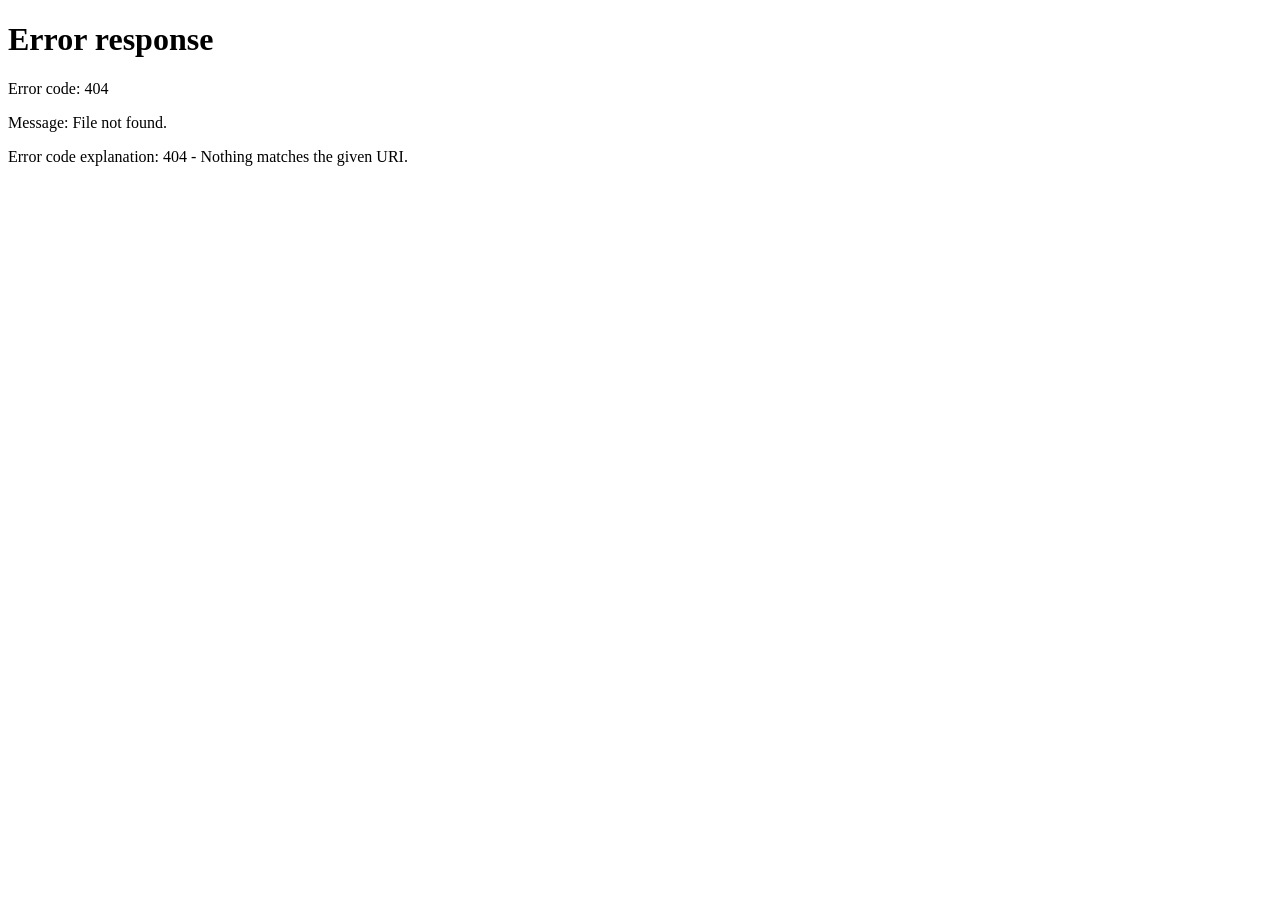
==== commit 2190f221: "fixed routing" ====
--- a/index.html
+++ b/index.html
@@ -1,285 +1,13 @@
 <!DOCTYPE html>
 <html lang="en">
 <head>
-  <meta charset="UTF-8">
-  <meta http-equiv="X-UA-Compatible" content="IE=edge">
-  <meta name="viewport" content="width=device-width, initial-scale=1.0, viewport-fit=cover">
-
-  <!-- Primary SEO Meta Tags -->
-  <title>Kethan Dosapati | AI Engineer Portfolio • GenAI • ML • Python • Summer 2025 Internships</title>
-  <meta name="description" content="Kethan Dosapati is an AI Engineer specializing in production-ready GenAI tools, chatbots, computer vision APIs, and Python packages. Open to Summer 2025 internships with quantified impact.">
-  <meta name="keywords" content="Kethan Dosapati, AI Engineer, Machine Learning, Generative AI, Multi-Agent AI, Prompt Engineering, Python Developer, Summer 2025 Internship, Web Scraping, API Development, Computer Vision, Wrapper4AI, UI4AI">
-  <meta name="author" content="Kethan Dosapati">
-  <meta name="robots" content="index, follow">
-
-  <!-- Canonical & Sitemap -->
-  <link rel="canonical" href="https://dkethan.github.io/" />
-  <link rel="sitemap" type="application/xml" title="Sitemap" href="/sitemap.xml" />
-
-  <!-- rel="me" for IndieWeb / profile verification -->
-  <link rel="me" href="https://github.com/DKethan" />
-  <link rel="me" href="https://pypi.org/user/dkethan/" />
-  <link rel="me" href="https://huggingface.co/DKethan" />
-  <link rel="me" href="https://share.streamlit.io/user/dkethan" />
-  <link rel="me" href="https://www.linkedin.com/in/kethan-dosapati/" />
-  <link rel="me" href="https://medium.com/@kethandosapati" />
-  <link rel="me" href="https://www.instagram.com/kethandosapati/" />
-  <link rel="me" href="https://linktr.ee/kethandosapati" />
-  <link rel="me" href="https://www.instagram.com/filmicharmony/" />
-  <link rel="me" href="https://www.youtube.com/channel/UCZjJz4iOz0rrOAl9l2_hz7Q" />
-  <link rel="me" href="https://vsco.co/thekethan/gallery" />
-
-  <!-- Open Graph / Facebook -->
-  <meta property="og:locale" content="en_US" />
-  <meta property="og:type" content="website" />
-  <meta property="og:url" content="https://dkethan.github.io/" />
-  <meta property="og:title" content="Kethan Dosapati – AI Engineer Portfolio" />
-  <meta property="og:description" content="Explore Kethan’s GenAI, chatbots, vision APIs & Python packages. Available for Summer 2025 internships." />
-  <meta property="og:image" content="https://dkethan.github.io/assets/preview.png" />
-  <meta property="og:image:width" content="1200" />
-  <meta property="og:image:height" content="630" />
-  <meta property="og:image:alt" content="Kethan Dosapati AI Engineer Portfolio" />
-  <meta property="og:site_name" content="Kethan Dosapati Portfolio" />
-
-  <!-- Twitter Card -->
-  <meta name="twitter:card" content="summary_large_image" />
-  <meta name="twitter:site" content="@kethandosapati" />
-  <meta name="twitter:creator" content="@kethandosapati" />
-  <meta name="twitter:title" content="Kethan Dosapati – AI Engineer Portfolio" />
-  <meta name="twitter:description" content="Production-ready AI tools, chatbots, GenAI, computer vision APIs & Python libraries (Wrapper4AI, UI4AI)." />
-  <meta name="twitter:image" content="https://dkethan.github.io/assets/preview.png" />
-  <meta name="twitter:image:alt" content="Kethan Dosapati AI Engineer Portfolio" />
-
-  <!-- Favicons -->
-  <link rel="icon" href="assets/favicon.svg" type="image/svg+xml" />
-  <!-- (Optional) iOS icons, Android manifest, theme-color… -->
-
-  <!-- Styles & Fonts -->
-  <link rel="stylesheet" href="assets/style.css">
-  <link href="https://fonts.googleapis.com/css2?family=Inter:wght@400;500;600;700&family=Plus+Jakarta+Sans:wght@500;600;700&display=swap" rel="stylesheet">
-  <link rel="stylesheet" href="https://cdn.jsdelivr.net/npm/@fortawesome/fontawesome-free@6.4.0/css/all.min.css">
-
-  <!-- Structured Data (JSON-LD) -->
-  <script type="application/ld+json">
-    {
-      "@context": "https://schema.org",
-      "@graph": [
-        {
-          "@type": "Person",
-          "name": "Kethan Dosapati",
-          "url": "https://dkethan.github.io/",
-          "image": "https://dkethan.github.io/assets/profile.png",
-          "jobTitle": "AI Engineer",
-          "description": "AI Engineer specializing in production-ready GenAI tools, chatbots, computer vision APIs, and Python packages",
-          "email": "kethandosapati@gmail.com",
-          "address": {
-            "@type": "PostalAddress",
-            "addressRegion": "New Jersey",
-            "addressCountry": "USA"
-          },
-          "knowsAbout": [
-            "Artificial Intelligence",
-            "Machine Learning",
-            "Generative AI",
-            "Computer Vision",
-            "Python Programming",
-            "API Development",
-            "Web Scraping",
-            "Multi-Agent AI"
-          ],
-          "worksFor": {
-            "@type": "Organization",
-            "name": "Open to Summer 2025 Internships"
-          },
-          "sameAs": [
-            "https://github.com/DKethan",
-            "https://pypi.org/user/dkethan/",
-            "https://huggingface.co/DKethan",
-            "https://share.streamlit.io/user/dkethan",
-            "https://www.linkedin.com/in/kethan-dosapati/",
-            "https://medium.com/@kethandosapati",
-            "https://www.instagram.com/kethandosapati/",
-            "https://linktr.ee/kethandosapati",
-            "https://www.instagram.com/filmicharmony/",
-            "https://www.youtube.com/channel/UCZjJz4iOz0rrOAl9l2_hz7Q",
-            "https://vsco.co/thekethan/gallery"
-          ]
-        },
-        {
-          "@type": "WebSite",
-          "url": "https://dkethan.github.io/",
-          "name": "Kethan Dosapati Portfolio",
-          "sameAs": [
-            "https://github.com/DKethan",
-            "https://pypi.org/user/dkethan/",
-            "https://huggingface.co/DKethan",
-            "https://share.streamlit.io/user/dkethan",
-            "https://www.linkedin.com/in/kethan-dosapati/",
-            "https://medium.com/@kethandosapati",
-            "https://www.instagram.com/kethandosapati/",
-            "https://linktr.ee/kethandosapati",
-            "https://www.instagram.com/filmicharmony/",
-            "https://www.youtube.com/channel/UCZjJz4iOz0rrOAl9l2_hz7Q",
-            "https://vsco.co/thekethan/gallery"
-          ],
-          "potentialAction": {
-            "@type": "SearchAction",
-            "target": "https://dkethan.github.io/?s={search_term}",
-            "query-input": "required name=search_term"
-          }
-        },
-        {
-          "@type": "SoftwareSourceCode",
-          "name": "Wrapper4AI",
-          "description": "Unified Python wrapper for multiple LLM providers, reducing integration complexity by 80% with consistent error handling",
-          "programmingLanguage": "Python",
-          "codeRepository": "https://github.com/DKethan/Wrapper4AI",
-          "downloadUrl": "https://pypi.org/project/wrapper4ai/",
-          "author": {
-            "@type": "Person",
-            "name": "Kethan Dosapati"
-          },
-          "applicationCategory": "DeveloperApplication",
-          "operatingSystem": "Cross-platform"
-        },
-        {
-          "@type": "SoftwareSourceCode",
-          "name": "UI4AI",
-          "description": "Streamlit component library for AI applications with pre-built chatbot interfaces and responsive design patterns",
-          "programmingLanguage": "Python",
-          "codeRepository": "https://github.com/DKethan/UI4AI",
-          "downloadUrl": "https://pypi.org/project/ui4ai/",
-          "author": {
-            "@type": "Person",
-            "name": "Kethan Dosapati"
-          },
-          "applicationCategory": "DeveloperApplication",
-          "operatingSystem": "Cross-platform"
-        },
-        {
-          "@type": "BreadcrumbList",
-          "itemListElement": [
-            { "@type": "ListItem", "position": 1, "name": "Home", "item": "https://dkethan.github.io/" },
-            { "@type": "ListItem", "position": 2, "name": "Projects", "item": "https://dkethan.github.io/projects.html" },
-            { "@type": "ListItem", "position": 3, "name": "Experience", "item": "https://dkethan.github.io/experience.html" },
-            { "@type": "ListItem", "position": 4, "name": "Tech Stack", "item": "https://dkethan.github.io/tech-stack.html" },
-            { "@type": "ListItem", "position": 5, "name": "Resume", "item": "https://dkethan.github.io/resume.html" },
-            { "@type": "ListItem", "position": 6, "name": "Contact", "item": "https://dkethan.github.io/contact.html" }
-          ]
-        }
-      ]
-    }
-  </script>
+    <meta http-equiv="refresh" content="0; url=home">
+    <title>Redirecting...</title>
 </head>
 <body>
-<!-- Navigation Placeholder -->
-<div id="navbar-placeholder"></div>
-
-<!-- Hero Section -->
-<section class="hero">
-  <div class="geometric-shapes">
-    <div class="shape shape-1"></div>
-    <div class="shape shape-2"></div>
-  </div>
-  <div class="container">
-    <div class="hero-content">
-      <h1 class="hero-title gradient-text">KETHAN DOSAPATI</h1>
-      <p class="hero-positioning">Aspiring AI Engineer | Building Intelligent Systems with ML, Generative & Multi-Agent AI | Skilled in Web Scraping, APIs, Prompt Engineering & AI-Driven Full-Stack Development</p>
-      <div class="hero-buttons">
-        <a href="projects.html" class="btn btn-primary">VIEW MY WORK</a>
-        <a href="contact.html" class="btn btn-secondary">CONTACT ME</a>
-      </div>
-    </div>
-    <div class="hero-image">
-      <img src="assets/profile.png" alt="Portrait of Kethan Dosapati, AI Engineer" class="profile-img">
-    </div>
-  </div>
-</section>
-
-<!-- About Section -->
-<section id="about" class="section about">
-  <div class="container">
-    <h2 class="section-title">About Me</h2>
-    <div class="about-content">
-      <p>
-        Hi, I’m <strong>Kethan Dosapati</strong> — an AI Engineer who builds intelligent systems that make a real impact.
-        <br><br>
-        I turn complex ideas into usable AI products — from GenAI chatbots and multi-agent tools to computer vision APIs.
-        <br><br>
-        Whether it's building from scratch or scaling for production, I focus on making AI simple, powerful, and ready for the real world.
-      </p>
-    </div>
-  </div>
-</section>
-
-<!-- Packages Section -->
-<section id="packages" class="section packages-section">
-  <div class="container">
-    <h2 class="section-title">PYTHON PACKAGES</h2>
-    <p class="section-subtitle">Open-source Python libraries I've published to help developers build AI applications faster</p>
-    <div class="packages-featured">
-      <!-- Package 1 -->
-      <div class="package-card featured">
-        <div class="package-badge">FEATURED</div>
-        <div class="package-header">
-          <h3>Wrapper4AI</h3>
-        </div>
-        <p class="package-desc">Unified Python wrapper for multiple LLM providers, reducing integration complexity by 80% with consistent error handling</p>
-        <div class="package-features">
-          <span class="feature">Multi-provider support</span>
-          <span class="feature">Simplified API</span>
-          <span class="feature">Error handling</span>
-          <span class="feature">Rate limiting</span>
-        </div>
-        <div class="package-metrics">
-          <span class="metric">500+ PyPI downloads</span>
-          <span class="metric">80% complexity reduction</span>
-        </div>
-        <div class="code-snippet">
-          <pre><code>pip install Wrapper4AI</code></pre>
-          <button class="copy-btn" data-clipboard-text="pip install Wrapper4AI"><i class="fas fa-copy"></i></button>
-        </div>
-        <div class="package-links">
-          <a href="https://pypi.org/project/wrapper4ai/" class="package-link" target="_blank">View on PyPI</a>
-          <a href="https://github.com/DKethan/Wrapper4AI" class="package-link-secondary" target="_blank">GitHub Repo</a>
-        </div>
-      </div>
-      <!-- Package 2 -->
-      <div class="package-card featured">
-        <div class="package-badge">FEATURED</div>
-        <div class="package-header">
-          <h3>UI4AI</h3>
-        </div>
-        <p class="package-desc">Streamlit component library for AI applications with pre-built chatbot interfaces and responsive design patterns</p>
-        <div class="package-features">
-          <span class="feature">Chat components</span>
-          <span class="feature">Responsive design</span>
-          <span class="feature">Easy integration</span>
-          <span class="feature">Customizable themes</span>
-        </div>
-        <div class="package-metrics">
-          <span class="metric">Plug-and-play</span>
-          <span class="metric">Responsive design</span>
-        </div>
-        <div class="code-snippet">
-          <pre><code>pip install UI4AI</code></pre>
-          <button class="copy-btn" data-clipboard-text="pip install UI4AI"><i class="fas fa-copy"></i></button>
-        </div>
-        <div class="package-links">
-          <a href="https://pypi.org/project/ui4ai/" class="package-link" target="_blank">View on PyPI</a>
-          <a href="https://github.com/DKethan/UI4AI" class="package-link-secondary" target="_blank">GitHub Repo</a>
-        </div>
-      </div>
-    </div>
-    <div class="text-center">
-      <a href="projects.html" class="btn btn-outline">VIEW ALL PROJECTS</a>
-    </div>
-  </div>
-</section>
-
-<!-- Footer Placeholder -->
-<div id="footer-placeholder"></div>
-
-<script src="assets/components.js"></script>
-<script src="assets/script.js"></script>
+    <p>Redirecting to <a href="home">home page</a>...</p>
+    <script>
+        window.location.href = 'home';
+    </script>
 </body>
+</html>
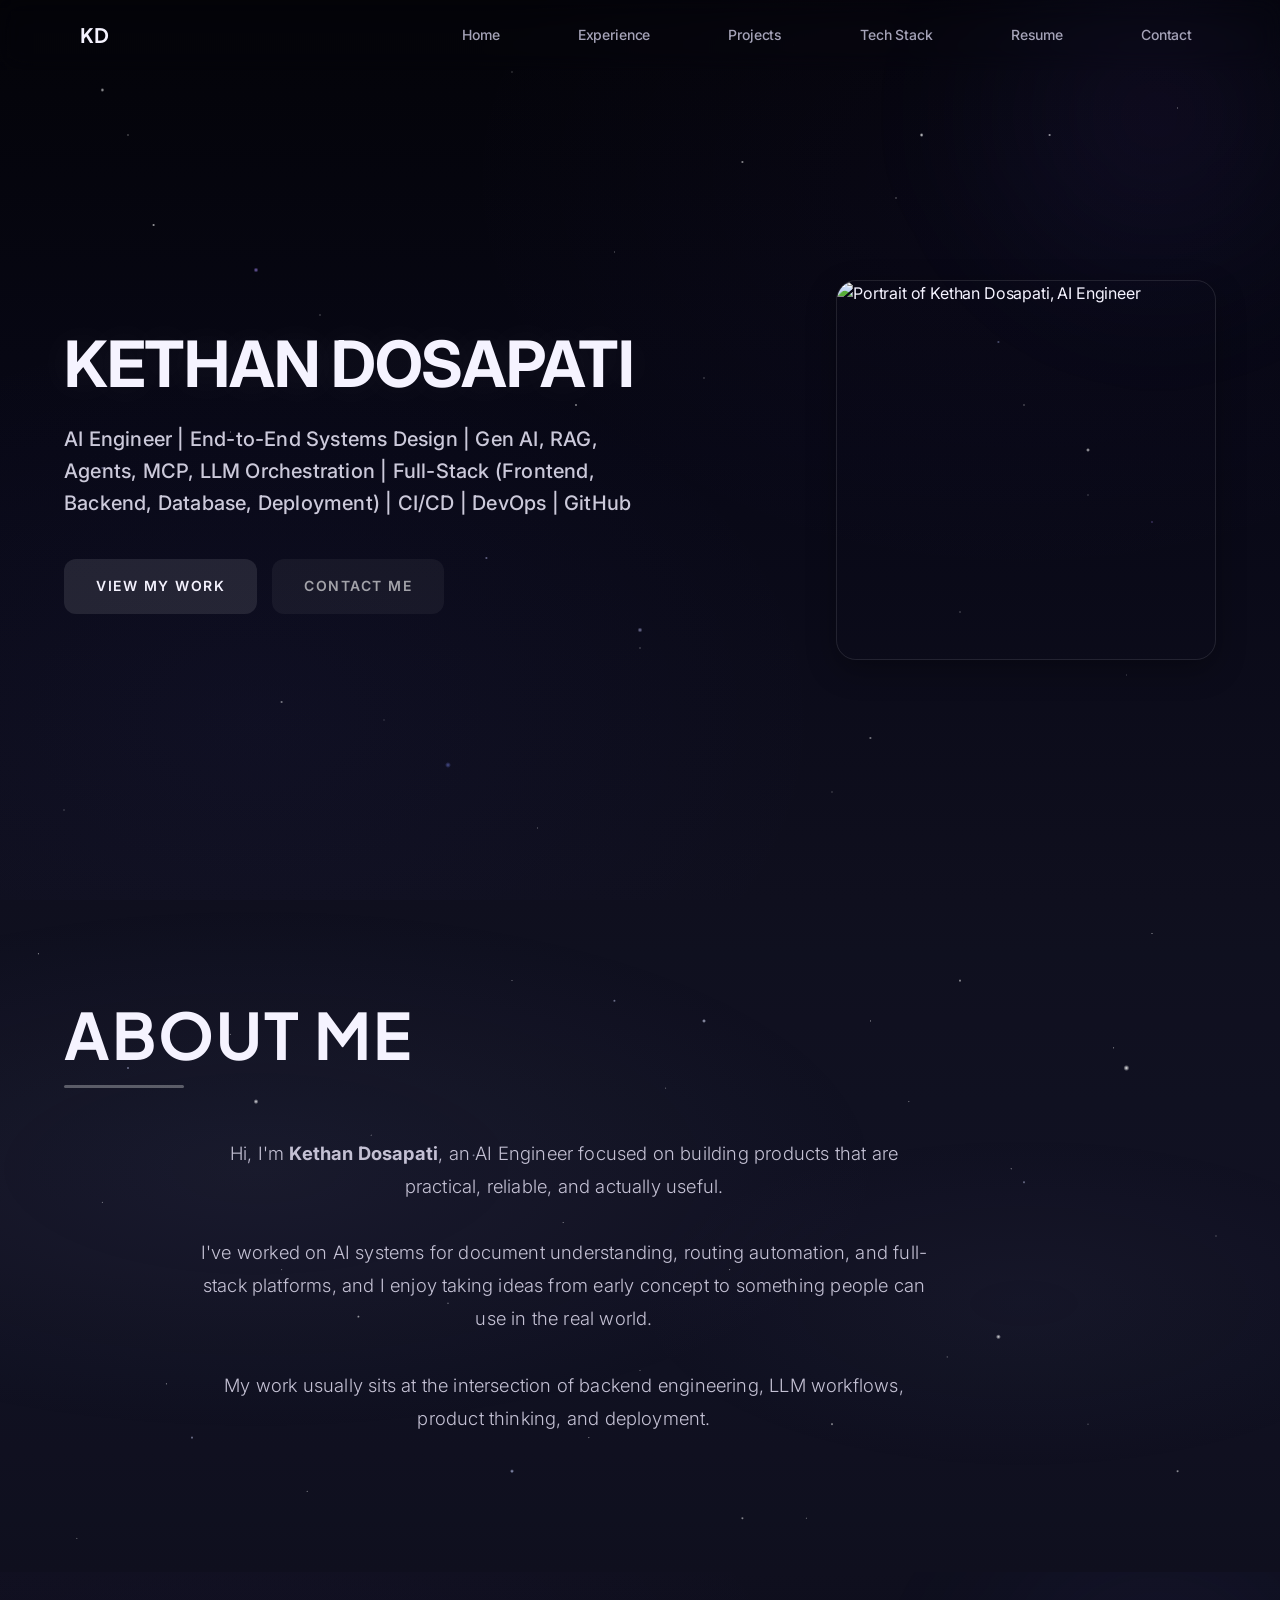
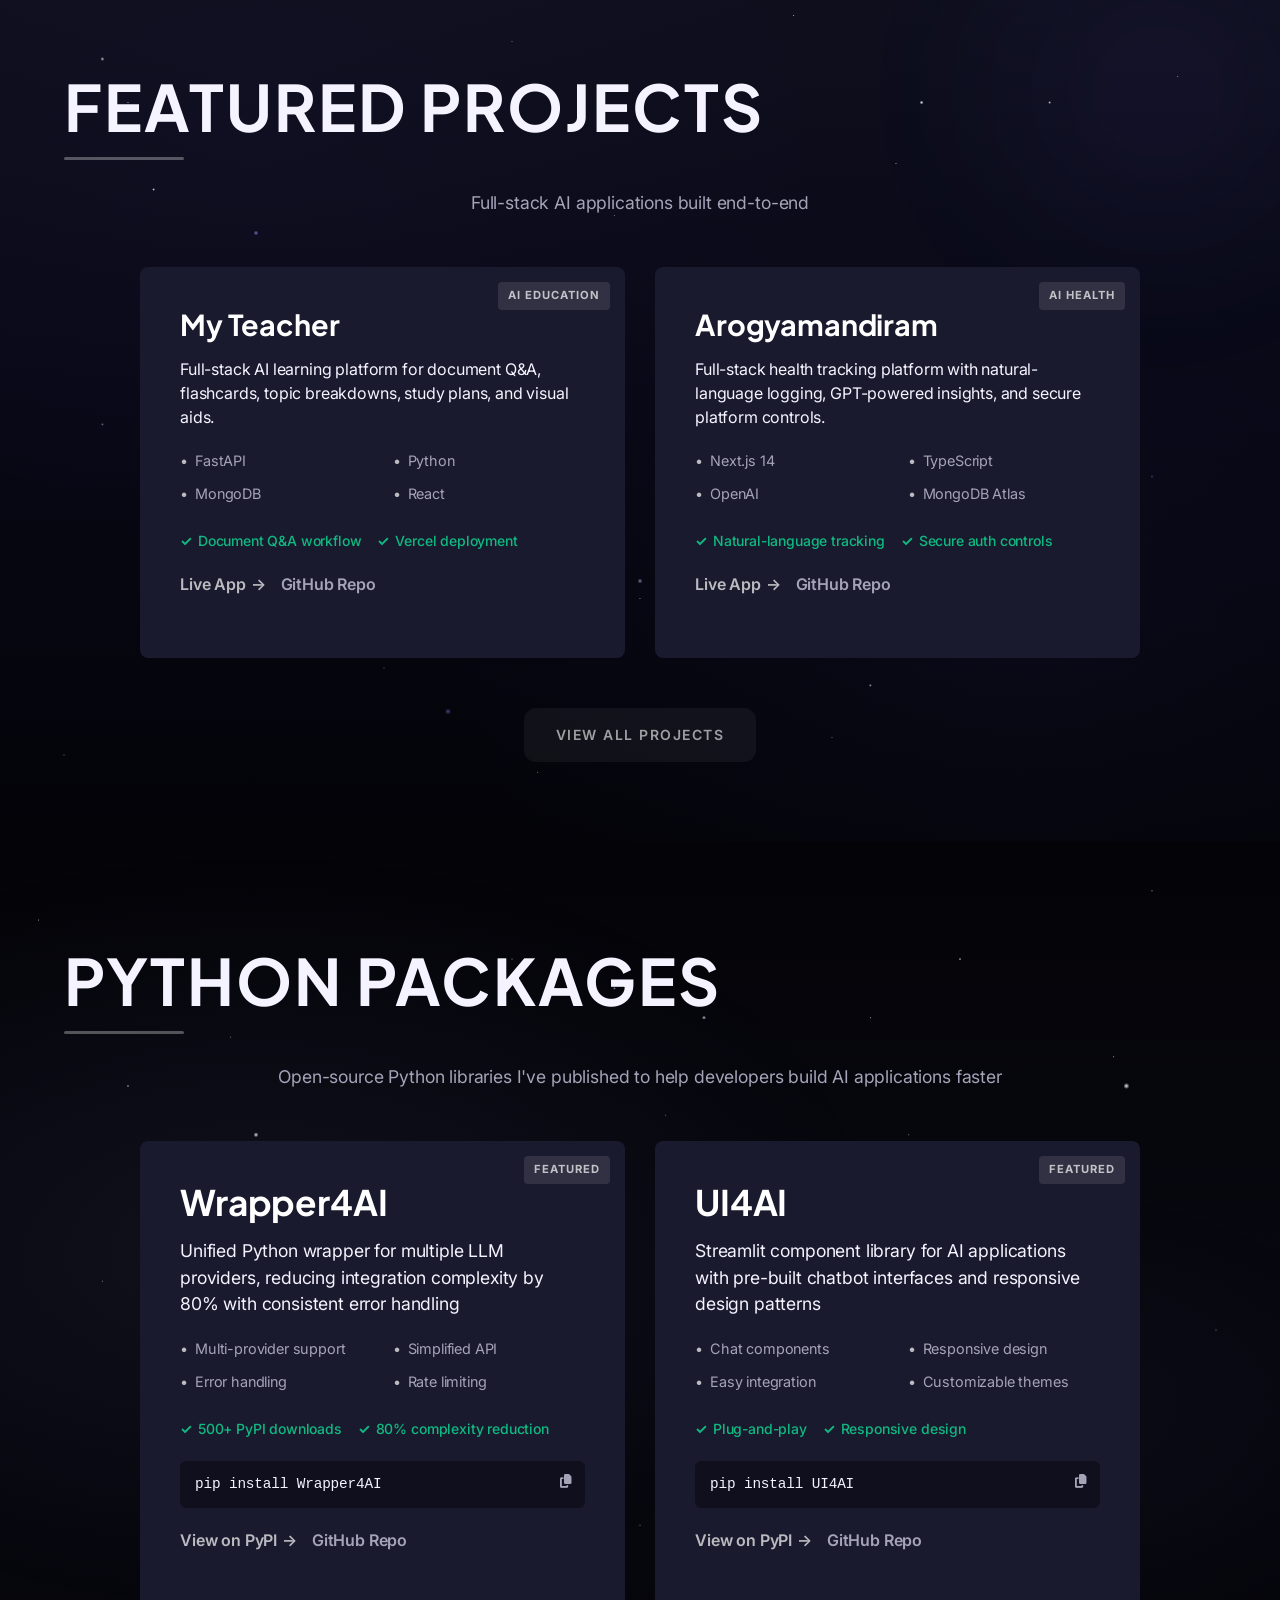
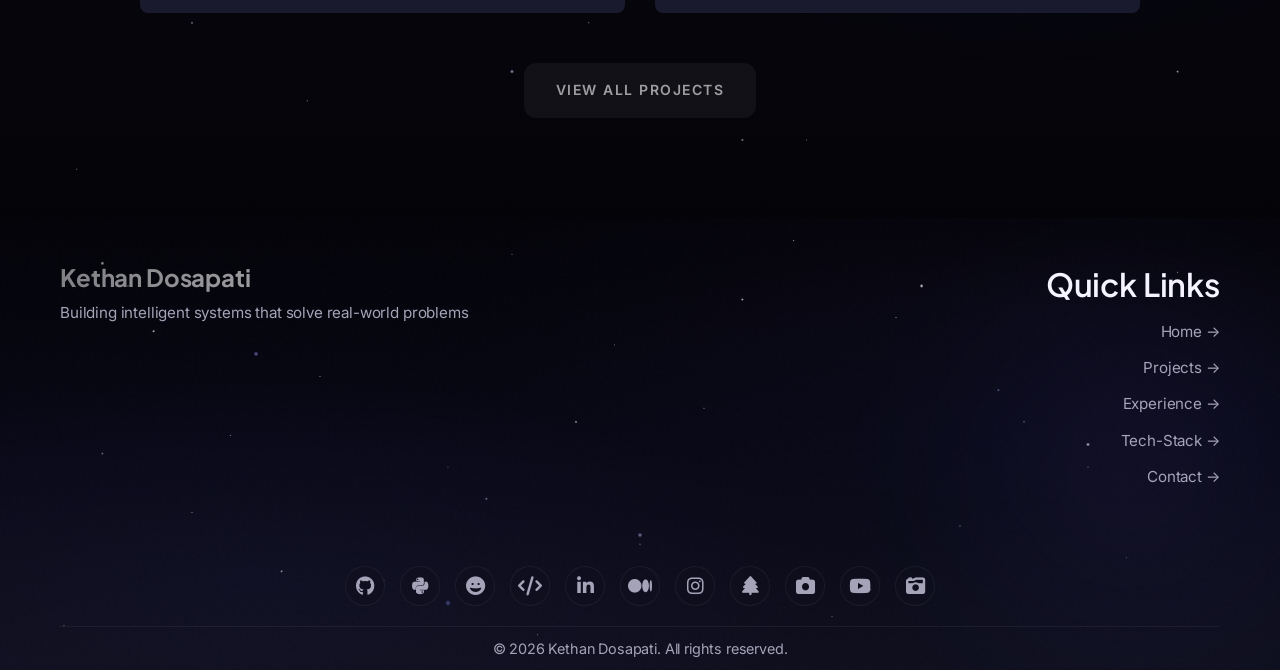
==== commit 20bda7e1: "Enhanced portfolio pages with new hero and featured sections, updated SEO meta tags, added structure" ====
--- a/index.html
+++ b/index.html
@@ -1,13 +1,387 @@
 <!DOCTYPE html>
 <html lang="en">
 <head>
-    <meta http-equiv="refresh" content="0; url=home">
-    <title>Redirecting...</title>
+  <meta charset="UTF-8">
+  <meta http-equiv="X-UA-Compatible" content="IE=edge">
+  <meta name="viewport" content="width=device-width, initial-scale=1.0, viewport-fit=cover">
+
+  <!-- Primary SEO Meta Tags -->
+  <title>Kethan Dosapati | AI Engineer Portfolio</title>
+  <meta name="description" content="Portfolio of Kethan Dosapati, an AI engineer building production-ready GenAI tools, chatbots, computer vision APIs, and Python packages.">
+  <meta name="keywords" content="Kethan Dosapati, Kethan Kiran Dosapati, D Kethan, Dosapati Kethan, DKethan, dkethan, AI Engineer, Machine Learning, Generative AI, Multi-Agent AI, Prompt Engineering, Python Developer, Web Scraping, API Development, Computer Vision, Wrapper4AI, UI4AI, Kethan Dosapati Portfolio">
+  <meta name="author" content="Kethan Dosapati">
+  <meta name="application-name" content="Kethan Dosapati Portfolio">
+  <meta name="apple-mobile-web-app-title" content="Kethan Dosapati">
+  <meta name="robots" content="index, follow">
+
+  <!-- Google Search Console Verification -->
+  <meta name="google-site-verification" content="OGYdo1dRANcIHixd3IMehgqKYTwDNxTdDMfM6Z2a3nI" />
+
+  <!-- Additional SEO Meta Tags -->
+  <meta name="geo.region" content="US-NJ" />
+  <meta name="geo.placename" content="New Jersey, USA" />
+  <meta name="dcterms.created" content="2024-01-01" />
+  <meta name="dcterms.modified" content="2026-04-13" />
+
+  <!-- Canonical & Sitemap -->
+  <link rel="canonical" href="https://dkethan.github.io/portfolio/" />
+  <link rel="sitemap" type="application/xml" title="Sitemap" href="https://dkethan.github.io/portfolio/sitemap.xml" />
+
+  <!-- rel="me" for IndieWeb / profile verification -->
+  <link rel="me" href="https://github.com/DKethan" />
+  <link rel="me" href="https://pypi.org/user/dkethan/" />
+  <link rel="me" href="https://huggingface.co/DKethan" />
+  <link rel="me" href="https://share.streamlit.io/user/dkethan" />
+  <link rel="me" href="https://www.linkedin.com/in/kethan-dosapati/" />
+  <link rel="me" href="https://medium.com/@kethandosapati" />
+  <link rel="me" href="https://www.instagram.com/kethandosapati/" />
+  <link rel="me" href="https://linktr.ee/kethandosapati" />
+  <link rel="me" href="https://www.instagram.com/filmicharmony/" />
+  <link rel="me" href="https://www.youtube.com/channel/UCZjJz4iOz0rrOAl9l2_hz7Q" />
+  <link rel="me" href="https://vsco.co/thekethan/gallery" />
+
+  <!-- Open Graph / Facebook -->
+  <meta property="og:locale" content="en_US" />
+  <meta property="og:type" content="website" />
+  <meta property="og:url" content="https://dkethan.github.io/portfolio/" />
+  <meta property="og:title" content="Kethan Dosapati | AI Engineer Portfolio" />
+  <meta property="og:description" content="Portfolio of Kethan Dosapati featuring GenAI tools, chatbots, vision APIs, and Python packages." />
+  <meta property="og:image" content="https://dkethan.github.io/portfolio/assets/preview.png" />
+  <meta property="og:image:width" content="1200" />
+  <meta property="og:image:height" content="630" />
+  <meta property="og:image:alt" content="Kethan Dosapati AI Engineer Portfolio" />
+  <meta property="og:site_name" content="Kethan Dosapati Portfolio" />
+
+  <!-- Twitter Card -->
+  <meta name="twitter:card" content="summary_large_image" />
+  <meta name="twitter:site" content="@kethandosapati" />
+  <meta name="twitter:creator" content="@kethandosapati" />
+  <meta name="twitter:title" content="Kethan Dosapati | AI Engineer Portfolio" />
+  <meta name="twitter:description" content="Production-ready GenAI tools, chatbots, computer vision APIs, and Python libraries by Kethan Dosapati." />
+  <meta name="twitter:image" content="https://dkethan.github.io/portfolio/assets/preview.png" />
+  <meta name="twitter:image:alt" content="Kethan Dosapati AI Engineer Portfolio" />
+
+  <link rel="manifest" href="site.webmanifest" />
+  <link rel="icon" type="image/x-icon" href="assets/favicon.ico" />
+  <link rel="shortcut icon" type="image/x-icon" href="assets/favicon.ico" />
+  <link rel="icon" type="image/png" sizes="192x192" href="assets/favicon.png" />
+  <link rel="icon" type="image/svg+xml" href="assets/favicon.svg" />
+  <link rel="apple-touch-icon" sizes="180x180" href="assets/apple-touch-icon.png" />
+
+  <!-- Styles & Fonts -->
+  <link rel="stylesheet" href="assets/css/main.css">
+  <link href="https://fonts.googleapis.com/css2?family=Inter:wght@400;500;600;700&family=Plus+Jakarta+Sans:wght@500;600;700&display=swap" rel="stylesheet">
+  <link rel="stylesheet" href="https://cdn.jsdelivr.net/npm/@fortawesome/fontawesome-free@6.4.0/css/all.min.css">
+
+  <!-- Structured Data (JSON-LD) -->
+  <script type="application/ld+json">
+    {
+      "@context": "https://schema.org",
+      "@graph": [
+        {
+          "@type": "ProfilePage",
+          "@id": "https://dkethan.github.io/portfolio/",
+          "name": "Kethan Dosapati Portfolio",
+          "description": "Official portfolio of Kethan Dosapati, AI Engineer",
+          "url": "https://dkethan.github.io/portfolio/",
+          "mainEntity": {
+            "@type": "Person",
+            "@id": "https://dkethan.github.io/portfolio/#person",
+            "name": "Kethan Dosapati",
+            "alternateName": ["Kethan Kiran Dosapati", "D Kethan", "Dosapati Kethan", "DKethan", "dkethan", "kethandosapati"],
+            "url": "https://dkethan.github.io/portfolio/",
+            "image": "https://dkethan.github.io/portfolio/assets/profile.jpg",
+            "jobTitle": "AI Engineer",
+            "description": "I'm an AI Engineer specializing in production-ready GenAI tools, chatbots, computer vision APIs, and Python packages",
+            "email": "kethandosapati@gmail.com",
+            "address": {
+              "@type": "PostalAddress",
+              "addressRegion": "New Jersey",
+              "addressCountry": "USA"
+            },
+            "knowsAbout": [
+              "Artificial Intelligence",
+              "Machine Learning",
+              "Generative AI",
+              "Computer Vision",
+              "Python Programming",
+              "API Development",
+              "Web Scraping",
+              "Multi-Agent AI"
+            ],
+            "worksFor": {
+              "@type": "Organization",
+              "name": "Open to Opportunities"
+            },
+            "sameAs": [
+              "https://github.com/DKethan",
+              "https://pypi.org/user/dkethan/",
+              "https://huggingface.co/DKethan",
+              "https://share.streamlit.io/user/dkethan",
+              "https://www.linkedin.com/in/kethan-dosapati/",
+              "https://medium.com/@kethandosapati",
+              "https://www.instagram.com/kethandosapati/",
+              "https://linktr.ee/kethandosapati",
+              "https://www.instagram.com/filmicharmony/",
+              "https://www.youtube.com/channel/UCZjJz4iOz0rrOAl9l2_hz7Q",
+              "https://vsco.co/thekethan/gallery"
+            ]
+          }
+        },
+        {
+          "@type": "WebSite",
+          "@id": "https://dkethan.github.io/portfolio/#website",
+          "url": "https://dkethan.github.io/portfolio/",
+          "name": "Kethan Dosapati Portfolio",
+          "alternateName": "Kethan Dosapati",
+          "sameAs": [
+            "https://github.com/DKethan",
+            "https://pypi.org/user/dkethan/",
+            "https://huggingface.co/DKethan",
+            "https://share.streamlit.io/user/dkethan",
+            "https://www.linkedin.com/in/kethan-dosapati/",
+            "https://medium.com/@kethandosapati",
+            "https://www.instagram.com/kethandosapati/",
+            "https://linktr.ee/kethandosapati",
+            "https://www.instagram.com/filmicharmony/",
+            "https://www.youtube.com/channel/UCZjJz4iOz0rrOAl9l2_hz7Q",
+            "https://vsco.co/thekethan/gallery"
+          ]
+        },
+        {
+          "@type": "SoftwareSourceCode",
+          "name": "Wrapper4AI",
+          "description": "Unified Python wrapper for multiple LLM providers, reducing integration complexity by 80% with consistent error handling",
+          "programmingLanguage": "Python",
+          "codeRepository": "https://github.com/DKethan/Wrapper4AI",
+          "downloadUrl": "https://pypi.org/project/wrapper4ai/",
+          "author": {
+            "@type": "Person",
+            "name": "Kethan Dosapati"
+          },
+          "applicationCategory": "DeveloperApplication",
+          "operatingSystem": "Cross-platform"
+        },
+        {
+          "@type": "SoftwareSourceCode",
+          "name": "UI4AI",
+          "description": "Streamlit component library for AI applications with pre-built chatbot interfaces and responsive design patterns",
+          "programmingLanguage": "Python",
+          "codeRepository": "https://github.com/DKethan/UI4AI",
+          "downloadUrl": "https://pypi.org/project/ui4ai/",
+          "author": {
+            "@type": "Person",
+            "name": "Kethan Dosapati"
+          },
+          "applicationCategory": "DeveloperApplication",
+          "operatingSystem": "Cross-platform"
+        },
+        {
+          "@type": "BreadcrumbList",
+          "itemListElement": [
+            { "@type": "ListItem", "position": 1, "name": "Home", "item": "https://dkethan.github.io/portfolio/" },
+            { "@type": "ListItem", "position": 2, "name": "Projects", "item": "https://dkethan.github.io/portfolio/projects" },
+            { "@type": "ListItem", "position": 3, "name": "Experience", "item": "https://dkethan.github.io/portfolio/experience" },
+            { "@type": "ListItem", "position": 4, "name": "Tech Stack", "item": "https://dkethan.github.io/portfolio/tech-stack" },
+            { "@type": "ListItem", "position": 5, "name": "Resume", "item": "https://dkethan.github.io/portfolio/resume" },
+            { "@type": "ListItem", "position": 6, "name": "Contact", "item": "https://dkethan.github.io/portfolio/contact" }
+          ]
+        }
+      ]
+    }
+  </script>
 </head>
 <body>
-    <p>Redirecting to <a href="home">home page</a>...</p>
-    <script>
-        window.location.href = 'home';
-    </script>
+<!-- Comet Layer -->
+<div id="comet-layer" aria-hidden="true"></div>
+
+<!-- Navigation Placeholder -->
+<div id="navbar-placeholder"></div>
+
+<!-- Hero Section -->
+<section class="hero">
+  <div class="starfield">
+    <div class="stars stars-small"></div>
+    <div class="stars stars-medium"></div>
+    <div class="stars stars-large"></div>
+    <div class="solar-glow"></div>
+  </div>
+  <div class="container">
+    <div class="hero-content fade-in">
+      <h1 class="hero-title">KETHAN DOSAPATI</h1>
+      <p class="hero-positioning">AI Engineer | End-to-End Systems Design | Gen AI, RAG, Agents, MCP, LLM Orchestration | Full-Stack (Frontend, Backend, Database, Deployment) | CI/CD | DevOps | GitHub</p>
+      <div class="hero-buttons">
+        <a href="projects" class="btn btn-primary">VIEW MY WORK</a>
+        <a href="contact" class="btn btn-secondary">CONTACT ME</a>
+      </div>
+    </div>
+    <div class="hero-image fade-in">
+      <img src="assets/profile.jpg" alt="Portrait of Kethan Dosapati, AI Engineer" class="profile-img">
+    </div>
+  </div>
+</section>
+
+<!-- About Section -->
+<section id="about" class="section about">
+  <div class="starfield-grey">
+    <div class="stars stars-grey-sm"></div>
+    <div class="stars stars-grey-md"></div>
+    <div class="stars stars-grey-lg"></div>
+    <div class="grey-nebula"></div>
+  </div>
+  <div class="container">
+    <h2 class="section-title">About Me</h2>
+    <div class="about-content">
+      <p>
+        Hi, I'm <strong>Kethan Dosapati</strong>, an AI Engineer focused on building products that are practical, reliable, and actually useful.
+        <br><br>
+        I've worked on AI systems for document understanding, routing automation, and full-stack platforms, and I enjoy taking ideas from early concept to something people can use in the real world.
+        <br><br>
+        My work usually sits at the intersection of backend engineering, LLM workflows, product thinking, and deployment.
+        <br><br>
+      </p>
+    </div>
+  </div>
+</section>
+
+<!-- Featured Projects Section -->
+<section id="featured-projects" class="section featured-projects-section">
+  <div class="starfield">
+    <div class="stars stars-small"></div>
+    <div class="stars stars-medium"></div>
+    <div class="stars stars-large"></div>
+    <div class="solar-glow packages-glow"></div>
+  </div>
+  <div class="container">
+    <h2 class="section-title">FEATURED PROJECTS</h2>
+    <p class="section-subtitle">Full-stack AI applications built end-to-end</p>
+    <div class="packages-featured">
+      <!-- My Teacher -->
+      <div class="package-card featured">
+        <div class="package-badge">AI EDUCATION</div>
+        <div class="package-header">
+          <h3>My Teacher</h3>
+        </div>
+        <p class="package-desc">Full-stack AI learning platform for document Q&A, flashcards, topic breakdowns, study plans, and visual aids.</p>
+        <div class="package-features">
+          <span class="feature">FastAPI</span>
+          <span class="feature">Python</span>
+          <span class="feature">MongoDB</span>
+          <span class="feature">React</span>
+        </div>
+        <div class="package-metrics">
+          <span class="metric">Document Q&A workflow</span>
+          <span class="metric">Vercel deployment</span>
+        </div>
+        <div class="package-links">
+          <a href="https://my-teacher-ai.vercel.app/index" class="package-link" target="_blank">Live App</a>
+          <a href="https://github.com/krutrimamedhassu/my-teacher" class="package-link-secondary" target="_blank">GitHub Repo</a>
+        </div>
+      </div>
+      <!-- Arogyamandiram -->
+      <div class="package-card featured">
+        <div class="package-badge">AI HEALTH</div>
+        <div class="package-header">
+          <h3>Arogyamandiram</h3>
+        </div>
+        <p class="package-desc">Full-stack health tracking platform with natural-language logging, GPT-powered insights, and secure platform controls.</p>
+        <div class="package-features">
+          <span class="feature">Next.js 14</span>
+          <span class="feature">TypeScript</span>
+          <span class="feature">OpenAI</span>
+          <span class="feature">MongoDB Atlas</span>
+        </div>
+        <div class="package-metrics">
+          <span class="metric">Natural-language tracking</span>
+          <span class="metric">Secure auth controls</span>
+        </div>
+        <div class="package-links">
+          <a href="https://arogyamandiram.vercel.app/" class="package-link" target="_blank">Live App</a>
+          <a href="https://github.com/utsaaham/arogyamandiram" class="package-link-secondary" target="_blank">GitHub Repo</a>
+        </div>
+      </div>
+    </div>
+    <div class="text-center">
+      <a href="projects" class="btn btn-outline">VIEW ALL PROJECTS</a>
+    </div>
+  </div>
+</section>
+
+<!-- Packages Section -->
+<section id="packages" class="section packages-section">
+  <div class="starfield-grey">
+    <div class="stars stars-grey-sm"></div>
+    <div class="stars stars-grey-md"></div>
+    <div class="stars stars-grey-lg"></div>
+    <div class="grey-nebula"></div>
+  </div>
+  <div class="container">
+    <h2 class="section-title">PYTHON PACKAGES</h2>
+    <p class="section-subtitle">Open-source Python libraries I've published to help developers build AI applications faster</p>
+    <div class="packages-featured">
+      <!-- Package 1 -->
+      <div class="package-card featured">
+        <div class="package-badge">FEATURED</div>
+        <div class="package-header">
+          <h3>Wrapper4AI</h3>
+        </div>
+        <p class="package-desc">Unified Python wrapper for multiple LLM providers, reducing integration complexity by 80% with consistent error handling</p>
+        <div class="package-features">
+          <span class="feature">Multi-provider support</span>
+          <span class="feature">Simplified API</span>
+          <span class="feature">Error handling</span>
+          <span class="feature">Rate limiting</span>
+        </div>
+        <div class="package-metrics">
+          <span class="metric">500+ PyPI downloads</span>
+          <span class="metric">80% complexity reduction</span>
+        </div>
+        <div class="code-snippet">
+          <pre><code>pip install Wrapper4AI</code></pre>
+          <button class="copy-btn" data-clipboard-text="pip install Wrapper4AI"><i class="fas fa-copy"></i></button>
+        </div>
+        <div class="package-links">
+          <a href="https://pypi.org/project/wrapper4ai/" class="package-link" target="_blank">View on PyPI</a>
+          <a href="https://github.com/DKethan/Wrapper4AI" class="package-link-secondary" target="_blank">GitHub Repo</a>
+        </div>
+      </div>
+      <!-- Package 2 -->
+      <div class="package-card featured">
+        <div class="package-badge">FEATURED</div>
+        <div class="package-header">
+          <h3>UI4AI</h3>
+        </div>
+        <p class="package-desc">Streamlit component library for AI applications with pre-built chatbot interfaces and responsive design patterns</p>
+        <div class="package-features">
+          <span class="feature">Chat components</span>
+          <span class="feature">Responsive design</span>
+          <span class="feature">Easy integration</span>
+          <span class="feature">Customizable themes</span>
+        </div>
+        <div class="package-metrics">
+          <span class="metric">Plug-and-play</span>
+          <span class="metric">Responsive design</span>
+        </div>
+        <div class="code-snippet">
+          <pre><code>pip install UI4AI</code></pre>
+          <button class="copy-btn" data-clipboard-text="pip install UI4AI"><i class="fas fa-copy"></i></button>
+        </div>
+        <div class="package-links">
+          <a href="https://pypi.org/project/ui4ai/" class="package-link" target="_blank">View on PyPI</a>
+          <a href="https://github.com/DKethan/UI4AI" class="package-link-secondary" target="_blank">GitHub Repo</a>
+        </div>
+      </div>
+    </div>
+    <div class="text-center">
+      <a href="projects" class="btn btn-outline">VIEW ALL PROJECTS</a>
+    </div>
+  </div>
+</section>
+
+<!-- Footer Placeholder -->
+<div id="footer-placeholder"></div>
+
+<script src="assets/components.js"></script>
+<script src="assets/script.js"></script>
 </body>
 </html>
--- a/assets/css/main.css
+++ b/assets/css/main.css
@@ -0,0 +1,41 @@
+/* ===== Main CSS Import File ===== */
+/* This file imports all the separate CSS modules */
+
+/* 1. Base/Foundation */
+@import url('./base.css');
+
+/* 2. Buttons */
+@import url('./buttons.css');
+
+/* 3. Navigation */
+@import url('./navbar.css');
+
+/* 4. Hero/Header */
+@import url('./hero.css');
+
+/* 5. Home Page Specific */
+@import url('./home.css');
+
+/* 6. About Section */
+@import url('./about.css');
+
+/* 7. Projects */
+@import url('./projects.css');
+
+/* 8. Experience */
+@import url('./experience.css');
+
+/* 9. Contact */
+@import url('./contact.css');
+
+/* 10. Tech Stack */
+@import url('./tech-stack.css');
+
+/* 11. Resume */
+@import url('./resume.css');
+
+/* 12. Footer */
+@import url('./footer.css');
+
+/* 13. Responsive */
+@import url('./responsive.css');
